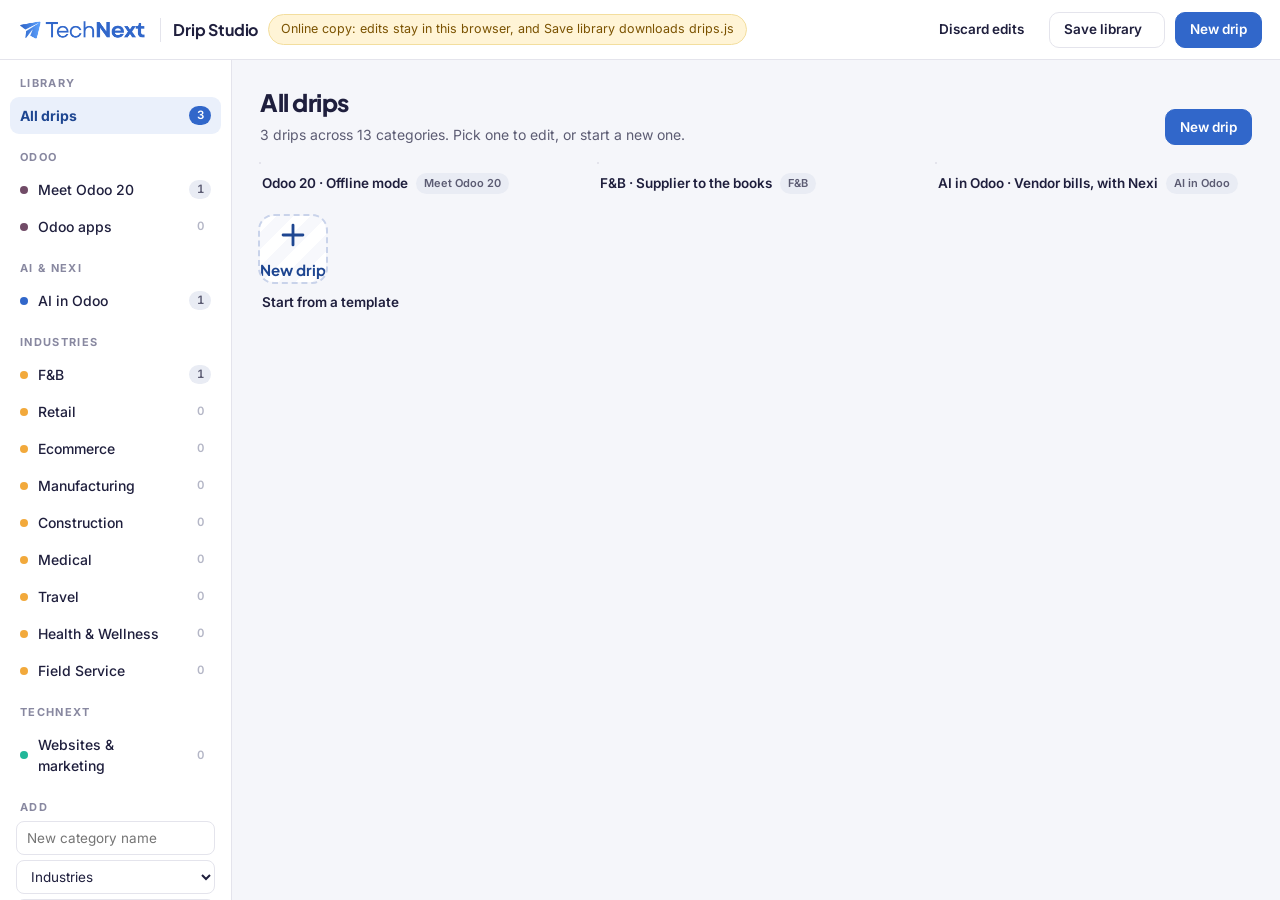
==== index.html @ 3f31365d "TechNext Drip Studio: brand drip builder with the first 3 drips HTML studio for TechNext marketing d" ====
<!doctype html>
<html lang="en">
<head>
<meta charset="utf-8">
<meta name="viewport" content="width=device-width, initial-scale=1, viewport-fit=cover">
<title>TechNext Drip Studio</title>
<meta name="description" content="Build TechNext marketing drip images (Odoo, AI and industry posts) from brand templates, then export them as PNG.">
<meta name="robots" content="noindex">
<link rel="icon" href="assets/brand/logo-plane.png">
<link rel="stylesheet" href="drip.css">
<link rel="stylesheet" href="studio.css">
</head>
<body>
<div class="app">
  <header class="top">
    <div class="brand"><img src="assets/brand/logo-horizontal.png" alt="TechNext"><h1>Drip Studio</h1></div>
    <span class="notice" id="notice" hidden></span>
    <span class="sp"></span>
    <button class="btn ghost" id="reset" type="button" title="Drop the edits kept in this browser">Discard edits</button>
    <button class="btn" id="save" type="button" title="Download drips.js with every drip and category">Save library<span class="cnt"></span></button>
    <button class="btn primary" data-new="1" type="button">New drip</button>
  </header>
  <div class="shell" id="shell">
    <nav class="rail" id="rail" aria-label="Categories"></nav>
    <main class="main" id="main"></main>
    <aside class="insp" id="insp" aria-label="Edit drip" hidden></aside>
  </div>
</div>
<div class="dlg" id="dlg" hidden></div>
<div class="toast" id="toast" role="status" hidden></div>

<script src="content.js"></script>
<script src="drips.js"></script>
<script src="drip-render.js"></script>
<script src="studio.js"></script>
</body>
</html>
---- drip.css ----
/* TechNext Drip Studio — the drip design system.
   Every drip is a 1080 x 1080 (or 1080 x 1350) canvas. All sizes below are canvas pixels.
   Brand: blue #3167CA (typed, never sampled), ink #1F1F3D, Plus Jakarta Sans headings, Inter body,
   Caveat for the handwritten callouts. Odoo app icons are the official flat SVGs, never on a coloured tile. */

@import url("assets/fonts.css");

.drip{
  --blue:#3167CA; --blue-700:#1E4691; --blue-900:#132F66; --blue-300:#6FA0F5; --blue-100:#DDE7F8; --blue-050:#EAF0FB;
  --azure:#2F7BF5; --azure-2:#1F5FD6; --cyan:#5FD0F5;
  --ink:#1F1F3D; --body:#3E3E58; --label:#5C5C73; --muted:#8888A0; --line:#E4E7EF; --paper:#FFFFFF;
  --ok:#137A4A; --ok-050:#E8F5EE; --warn:#FFC83D; --red:#D93A30;
  --odoo:#714B67; --odoo-teal:#21B799;
  --font-display:"Plus Jakarta Sans",Inter,"Segoe UI",sans-serif;
  --font-body:Inter,"Segoe UI",system-ui,sans-serif;
  --font-hand:Caveat,"Segoe Print",cursive;
  --shadow-card:0 2px 6px rgba(31,31,61,.06),0 34px 60px -30px rgba(19,47,102,.45);
  --shadow-float:0 30px 60px -28px rgba(19,47,102,.55),0 8px 18px -10px rgba(19,47,102,.25);
  position:relative; width:1080px; height:1080px; overflow:hidden; isolation:isolate;
  font-family:var(--font-body); color:var(--ink); -webkit-font-smoothing:antialiased; text-rendering:geometricPrecision;
  background:
    linear-gradient(118deg,rgba(255,255,255,0) 26%,rgba(255,255,255,.95) 40%,rgba(255,255,255,0) 55%),
    linear-gradient(118deg,rgba(255,255,255,0) 58%,rgba(255,255,255,.75) 66%,rgba(255,255,255,0) 76%),
    radial-gradient(130% 95% at 50% 0%,#FFFFFF 0%,#F1F3F8 58%,#E7EBF4 100%);
}
.drip.r45{height:1350px}
.drip *,.drip *::before,.drip *::after{box-sizing:border-box}
.drip img{display:block;max-width:none}
.drip.bg-plain{background:#FFFFFF}
.drip.bg-sky{background:radial-gradient(120% 90% at 50% 10%,#FFFFFF 0%,#E9F0FD 55%,#D5E3FA 100%)}
.drip.bg-navy{background:radial-gradient(120% 100% at 50% 0%,#24418F 0%,#162C63 60%,#0E1D44 100%);color:#fff}

/* ---------- decorative ground ---------- */
.d-ground{position:absolute;inset:0;z-index:0;pointer-events:none}
.d-ground svg{position:absolute;left:0;bottom:0;width:1080px;height:auto}
.d-grid{position:absolute;inset:0;z-index:0;pointer-events:none;opacity:.55;
  background-image:linear-gradient(rgba(49,103,202,.07) 1px,transparent 1px),linear-gradient(90deg,rgba(49,103,202,.07) 1px,transparent 1px);
  background-size:54px 54px;-webkit-mask-image:radial-gradient(70% 60% at 50% 55%,#000 30%,transparent 80%);mask-image:radial-gradient(70% 60% at 50% 55%,#000 30%,transparent 80%)}

/* ---------- header ---------- */
.d-logo{position:absolute;left:64px;top:58px;height:50px;z-index:40}
.bg-navy .d-logo{filter:brightness(0) invert(1)}
.d-badge{position:absolute;right:64px;top:46px;z-index:40}
.d-badge.ready img{height:74px}
.d-badge.o20{display:grid;grid-template-columns:auto auto;align-items:end;column-gap:10px;row-gap:0;height:84px;top:36px}
.d-badge.o20 .meet{grid-column:1 / 3;justify-self:end;margin:0 38px -16px 0;font:700 42px/1 var(--font-hand);color:var(--odoo);transform:rotate(-4deg)}
.d-badge.o20 .wm{height:42px}
.d-badge.o20 .v{height:44px;min-width:50px;padding:0 8px;border:3.5px solid #8F8F8F;border-radius:10px;display:grid;place-items:center;
  font:800 30px/1 var(--font-display);color:#8F8F8F;letter-spacing:-.02em;transform:translateY(2px)}

/* ---------- copy ---------- */
.d-copy{position:absolute;left:64px;right:64px;top:148px;z-index:30;text-align:center}
.d-copy.left{text-align:left;right:360px}
.d-kicker{display:inline-block;margin:0 0 14px;padding:8px 18px;background:var(--blue);color:#fff;font:800 38px/1.05 var(--font-display);letter-spacing:-.02em}
.d-head{margin:0;font:800 80px/1.0 var(--font-display);letter-spacing:-.045em;color:var(--ink);text-wrap:balance}
.d-head.s-l{font-size:92px}.d-head.s-m{font-size:72px}.d-head.s-s{font-size:62px;letter-spacing:-.035em}
.bg-navy .d-head{color:#fff}
.d-head em,.d-sub em{font-style:normal;color:var(--blue)}
.bg-navy .d-head em{color:#8CB6FF}
.d-head .odoo{color:var(--odoo)}
.d-head u{text-decoration:none;position:relative;white-space:nowrap}
.d-head u::after{content:"";position:absolute;left:-4%;right:-4%;bottom:-.1em;height:.26em;z-index:-1;
  background:url("data:image/svg+xml,%3Csvg xmlns='http://www.w3.org/2000/svg' viewBox='0 0 400 40' preserveAspectRatio='none'%3E%3Cpath d='M6 26 C 80 12, 190 8, 392 16 L 390 30 C 250 22, 120 26, 10 36 Z' fill='%23FFC83D'/%3E%3C/svg%3E") center/100% 100% no-repeat}
.d-head mark{background:none;color:inherit;position:relative;white-space:nowrap}
.d-head mark::before{content:"";position:absolute;left:-.12em;right:-.12em;top:.14em;bottom:.02em;z-index:-1;background:var(--warn);border-radius:.08em;transform:rotate(-1.6deg)}
.d-head .hl{color:#fff;background:var(--blue);padding:0 .14em;box-decoration-break:clone;-webkit-box-decoration-break:clone}
.d-sub{margin:20px auto 0;max-width:860px;font:500 29px/1.36 var(--font-body);color:var(--body);text-wrap:balance}
.d-copy.left .d-sub{margin-left:0}
.bg-navy .d-sub{color:#D6E2FA}
.d-quote{display:block;height:64px;margin:0 0 6px;color:var(--blue);font:800 150px/.8 var(--font-display)}

.d-cta{position:absolute;left:50%;bottom:44px;z-index:45;transform:translateX(-50%);display:inline-flex;align-items:center;gap:14px;
  padding:14px 18px 14px 30px;border-radius:999px;background:#fff;box-shadow:var(--shadow-float);font:700 26px/1 var(--font-display);color:var(--ink);white-space:nowrap}
.d-cta b{display:inline-flex;align-items:center;gap:8px;padding:12px 20px;border-radius:999px;background:var(--blue);color:#fff;font-weight:700}

/* ---------- layers ---------- */
.L{position:absolute;z-index:10;transform-origin:50% 50%}
.L > .in{position:relative;width:100%}

/* image-like layers */
.L-img img,.L-nexi img,.L-person img{width:100%;height:auto}
.L-person.sticker img{filter:drop-shadow(0 0 0 #fff) drop-shadow(6px 0 0 #fff) drop-shadow(-6px 0 0 #fff) drop-shadow(0 6px 0 #fff) drop-shadow(0 -6px 0 #fff) drop-shadow(0 30px 30px rgba(19,47,102,.35))}
.L-person .fade{position:absolute;left:0;right:0;bottom:0;height:22%;background:linear-gradient(rgba(233,238,248,0),#E6ECF7 85%)}
.L-nexi .glow{position:absolute;left:-18%;right:-18%;top:0;bottom:0;border-radius:50%;
  background:radial-gradient(closest-side,rgba(111,160,245,.55),rgba(111,160,245,.18) 55%,rgba(111,160,245,0) 100%);z-index:-1}
.placeholder{display:grid;place-items:center;aspect-ratio:3/4;border:4px dashed rgba(49,103,202,.45);border-radius:28px;background:rgba(234,240,251,.7);
  color:var(--blue-700);font:700 30px/1.25 var(--font-display);text-align:center;padding:30px}

/* screenshot in frames */
.shot{border-radius:18px;overflow:hidden;box-shadow:var(--shadow-card);background:#fff}
.shot img{width:100%;height:auto}
.frame-browser{border-radius:18px;overflow:hidden;background:#fff;box-shadow:var(--shadow-card);border:1px solid #DCE2EE}
.frame-browser .bar{height:38px;display:flex;align-items:center;gap:8px;padding:0 16px;background:#F2F4F9;border-bottom:1px solid #E1E6F0}
.frame-browser .bar i{width:12px;height:12px;border-radius:50%;background:#D4D9E4}
.frame-browser .bar span{margin-left:14px;flex:1;height:22px;border-radius:11px;background:#fff;border:1px solid #E1E6F0;font:500 13px/20px var(--font-body);color:var(--muted);padding:0 12px}
.frame-laptop .lid{border-radius:26px 26px 0 0;background:#0F1320;padding:18px 18px 22px;box-shadow:var(--shadow-card)}
.frame-laptop .lid img{border-radius:6px;width:100%}
.frame-laptop .base{height:26px;margin:0 -7%;border-radius:0 0 30px 30px;background:linear-gradient(#D9DDE6,#AEB5C4);box-shadow:0 30px 40px -20px rgba(19,47,102,.5)}
.frame-tablet{border-radius:44px;background:#11141D;padding:22px;box-shadow:var(--shadow-card)}
.frame-tablet img{border-radius:24px;width:100%}

/* phone */
.phone{position:relative;width:100%;aspect-ratio:9/18.6;border-radius:64px;padding:14px;background:linear-gradient(145deg,#2A2F3D,#0C0E14 60%);
  box-shadow:inset 0 0 0 2px #3A4052,0 50px 80px -34px rgba(19,47,102,.7),0 14px 28px -12px rgba(19,47,102,.35)}
.phone::before{content:"";position:absolute;left:50%;top:26px;width:112px;height:32px;margin-left:-56px;border-radius:20px;background:#07080C;z-index:5}
.phone .scr{position:relative;height:100%;border-radius:52px;overflow:hidden;background:#F6F7FB;display:flex;flex-direction:column}
.phone .scr > img{width:100%;height:100%;object-fit:cover;object-position:top}
.ph-status{display:flex;align-items:center;justify-content:space-between;padding:24px 30px 12px 40px;font:700 19px/1 var(--font-body);color:var(--ink)}
.ph-status .sig{display:flex;align-items:center;gap:8px}
.ph-status .bars{display:flex;align-items:flex-end;gap:3px;height:16px}
.ph-status .bars i{width:5px;border-radius:2px;background:#C9CEDA}
.ph-status .bars i:nth-child(1){height:5px}.ph-status .bars i:nth-child(2){height:8px}.ph-status .bars i:nth-child(3){height:12px}.ph-status .bars i:nth-child(4){height:16px}
.ph-status .x{color:var(--red);font-weight:800}
.ph-top{display:flex;align-items:center;gap:12px;padding:14px 22px 14px;background:#fff;border-bottom:1px solid var(--line)}
.ph-top .oi{width:36px;height:36px}
.ph-top b{font:700 19px/1.1 var(--font-display);color:var(--ink)}
.ph-top small{display:block;font:500 14px/1.2 var(--font-body);color:var(--muted)}
.ph-offline{display:flex;align-items:center;gap:10px;margin:14px 16px 4px;padding:10px 14px;border-radius:14px;background:#FFF4D6;color:#7A5200;font:600 15px/1.25 var(--font-body)}
.ph-offline svg{width:22px;height:22px;flex:none}
.ph-body{padding:10px 16px;display:flex;flex-direction:column;gap:10px}
.ph-field{background:#fff;border:1px solid var(--line);border-radius:14px;padding:10px 14px}
.ph-field small{display:block;font:600 12px/1.2 var(--font-body);color:var(--muted);text-transform:uppercase;letter-spacing:.06em}
.ph-field span{display:block;margin-top:3px;font:600 17px/1.25 var(--font-body);color:var(--ink)}
.ph-line{display:flex;align-items:center;gap:10px;background:#fff;border:1px solid var(--line);border-radius:14px;padding:10px 12px;font:600 15.5px/1.2 var(--font-body);color:var(--ink)}
.ph-line .q{margin-left:auto;white-space:nowrap;font:700 15px/1 var(--font-body);color:var(--label);font-variant-numeric:tabular-nums}
.ph-line .ck{width:24px;height:24px;border-radius:50%;display:grid;place-items:center;background:var(--ok);color:#fff;flex:none}
.ph-line .ck.todo{background:#fff;border:2px solid #C9CEDA}
.ph-line .ck svg{width:14px;height:14px}
.ph-btn{margin:6px 16px 14px;padding:15px;border-radius:14px;background:var(--odoo);color:#fff;text-align:center;font:700 18px/1 var(--font-display)}
.ph-toast{margin:0 16px 22px;display:flex;align-items:center;gap:10px;padding:12px 14px;border-radius:14px;background:#1F1F3D;color:#fff;font:600 14.5px/1.3 var(--font-body)}
.ph-toast svg{width:22px;height:22px;flex:none;color:#8CB6FF}

/* Odoo record card */
.rec{background:#fff;border-radius:24px;box-shadow:var(--shadow-card);border:1px solid #E3E7F0;overflow:hidden}
.rec-top{display:flex;align-items:center;gap:14px;padding:20px 24px;border-bottom:1px solid var(--line);background:#FBFCFE}
.rec-top .oi{width:44px;height:44px}
.rec-top b{font:700 22px/1.15 var(--font-display);color:var(--ink)}
.rec-top small{display:block;font:500 16px/1.2 var(--font-body);color:var(--muted)}
.rec-top .st{margin-left:auto;padding:7px 14px;border-radius:999px;background:var(--blue-050);color:var(--blue-700);font:700 15px/1 var(--font-body)}
.rec-top .st.ok{background:var(--ok-050);color:var(--ok)}
.rec-rows{padding:10px 24px 6px}
.rec-row{display:flex;align-items:center;gap:12px;padding:11px 0;border-bottom:1px dashed #E3E7F0;font:500 19px/1.2 var(--font-body)}
.rec-row:last-child{border-bottom:0}
.rec-row .k{width:150px;flex:none;color:var(--muted);font-weight:600;font-size:16px;text-transform:uppercase;letter-spacing:.05em}
.rec-row .v{color:var(--ink);font-weight:600;font-variant-numeric:tabular-nums}
.rec-row.ai .v{background:linear-gradient(90deg,rgba(111,160,245,.22),rgba(111,160,245,.06));border-radius:8px;padding:4px 10px;margin:-4px 0}
.rec-row .flag{margin-left:auto;display:inline-flex;align-items:center;gap:6px;color:var(--ok);font:700 15px/1 var(--font-body)}
.rec-row .flag svg,.rec-row .spark svg{width:20px;height:20px}
.rec-row .spark{margin-left:auto;color:var(--blue)}
.rec-foot{display:flex;align-items:center;gap:12px;padding:16px 24px 20px}
.rec-foot .ai{display:inline-flex;align-items:center;gap:8px;font:600 16px/1.2 var(--font-body);color:var(--blue-700)}
.rec-foot .ai svg{width:20px;height:20px}
.rec-foot .btn{margin-left:auto;padding:12px 22px;border-radius:10px;background:var(--odoo);color:#fff;font:700 18px/1 var(--font-display);box-shadow:0 10px 20px -10px rgba(113,75,103,.8)}

/* workflow */
.flow{position:relative;width:100%}
.flow svg.wires{position:absolute;inset:0;overflow:visible;z-index:0}
.fnode{position:absolute;z-index:1;display:flex;flex-direction:column;align-items:center;text-align:center;gap:8px;
  padding:22px 16px 18px;background:#fff;border-radius:24px;border:1px solid #E3E7F0;box-shadow:var(--shadow-card)}
.fnode .n{position:absolute;left:-12px;top:-12px;width:42px;height:42px;border-radius:50%;display:grid;place-items:center;
  background:var(--blue);color:#fff;font:800 20px/1 var(--font-display);box-shadow:0 8px 16px -6px rgba(49,103,202,.7)}
.fnode .oi{width:64px;height:64px}
.fnode .t{font:800 30px/1 var(--font-display);letter-spacing:-.03em;color:var(--ink)}
.fnode .h{font:500 18px/1.25 var(--font-body);color:var(--label)}
.fnode .app{font:700 13px/1 var(--font-body);letter-spacing:.08em;text-transform:uppercase;color:var(--odoo)}
.fnode.hot{border:3px solid var(--blue);box-shadow:0 0 0 10px rgba(49,103,202,.12),var(--shadow-card)}

/* app cloud */
.apps{display:grid;gap:22px 18px;justify-items:center}
.apps .a{display:flex;flex-direction:column;align-items:center;gap:8px;font:600 17px/1.1 var(--font-body);color:var(--ink);text-align:center}
.apps .a .oi{width:76px;height:76px;filter:drop-shadow(0 10px 12px rgba(19,47,102,.18))}

/* handwritten + pills */
.pill{display:inline-flex;align-items:center;gap:12px;padding:14px 32px;border-radius:999px;white-space:nowrap;
  background:linear-gradient(180deg,#3F86F7,#1F5FD6);color:#fff;font:700 44px/1 var(--font-hand);letter-spacing:.01em;
  box-shadow:0 18px 30px -14px rgba(31,95,214,.75),inset 0 2px 0 rgba(255,255,255,.28)}
.pill.white{background:#fff;color:var(--blue-700);box-shadow:var(--shadow-float)}
.pill.ok{background:linear-gradient(180deg,#22A06B,#137A4A)}
.pill.sans{font:700 24px/1 var(--font-display);padding:14px 24px;letter-spacing:-.01em}
.pill svg{width:30px;height:30px;flex:none}
.pill.sans svg{width:24px;height:24px}
.note{display:inline-block;font:700 44px/1.05 var(--font-hand);color:var(--blue);white-space:nowrap}
.note.red{color:var(--red)}
.note.strike span{position:relative}
.note.strike span::after{content:"";position:absolute;left:-4%;right:-4%;top:52%;height:5px;border-radius:3px;background:var(--red);transform:rotate(-3deg)}
.note .small{display:block;font-size:.72em;opacity:.9}
.chip{display:inline-flex;align-items:center;gap:12px;padding:14px 20px;border-radius:18px;background:#fff;border:1px solid #E3E7F0;box-shadow:var(--shadow-float);
  font:600 22px/1.2 var(--font-body);color:var(--ink);white-space:nowrap}
.chip .ico{width:40px;height:40px;border-radius:12px;display:grid;place-items:center;background:var(--blue-050);color:var(--blue)}
.chip .ico.ok{background:var(--ok-050);color:var(--ok)}
.chip .ico svg{width:24px;height:24px}
.chip small{display:block;font:500 16px/1.2 var(--font-body);color:var(--muted)}
.bubble{position:relative;display:inline-block;padding:18px 26px;border-radius:28px;background:#fff;box-shadow:var(--shadow-float);font:700 30px/1.2 var(--font-display);color:var(--ink);letter-spacing:-.02em}
.bubble::after{content:"";position:absolute;left:44px;bottom:-16px;border:16px solid transparent;border-top-color:#fff;border-bottom:0}

/* effects */
.fx svg{width:100%;height:auto;overflow:visible}
.fx-burst .in{aspect-ratio:1;border-radius:50%;
  background:repeating-conic-gradient(from 0deg,rgba(49,103,202,.16) 0 7deg,rgba(49,103,202,0) 7deg 18deg);
  -webkit-mask-image:radial-gradient(closest-side,#000 35%,transparent 100%);mask-image:radial-gradient(closest-side,#000 35%,transparent 100%)}
.fx-burst.yellow .in{background:repeating-conic-gradient(from 0deg,rgba(255,200,61,.45) 0 7deg,rgba(255,200,61,0) 7deg 18deg)}
.fx-glow .in{aspect-ratio:1;border-radius:50%;background:radial-gradient(closest-side,rgba(111,160,245,.6),rgba(111,160,245,0))}
.fx-halftone .in{aspect-ratio:1;border-radius:50%;background-image:radial-gradient(rgba(31,31,61,.85) 30%,transparent 32%);background-size:14px 14px;
  -webkit-mask-image:radial-gradient(closest-side,#000 20%,transparent 100%);mask-image:radial-gradient(closest-side,#000 20%,transparent 100%)}
.fx-sphere .in{aspect-ratio:1;border-radius:50%;background:radial-gradient(circle at 34% 30%,#DFF7FF 0%,#7FD8F6 26%,#2FA7E6 62%,#1E6FC8 100%);box-shadow:0 20px 30px -14px rgba(19,47,102,.5)}
.fx-scan .in{height:110px;background:linear-gradient(180deg,rgba(111,160,245,0),rgba(111,160,245,.35) 70%,rgba(160,200,255,.95) 97%,rgba(255,255,255,1) 100%);
  border-bottom:3px solid #fff;box-shadow:0 8px 26px rgba(79,134,238,.9);border-radius:6px}
---- studio.css ----
/* TechNext Drip Studio — the app around the canvas. Light only, in the technext.asia system. */
:root{
  --blue:#3167CA; --blue-700:#1E4691; --blue-300:#6FA0F5; --blue-100:#DDE7F8; --blue-050:#EAF0FB;
  --ink:#1F1F3D; --body:#4C4C63; --label:#5C5C73; --muted:#8888A0; --line:#E4E4EC; --paper:#FFFFFF; --alt:#F5F6FA; --well:#E9ECF4;
  --odoo:#714B67; --ok:#137A4A; --ok-050:#E8F5EE; --red:#B3271E; --red-050:#FCEDEC;
  --font-display:"Plus Jakarta Sans",Inter,"Segoe UI",sans-serif;
  --font-body:Inter,"Segoe UI",system-ui,sans-serif;
  --shadow:0 1px 2px rgba(31,31,61,.06),0 10px 28px -18px rgba(31,31,61,.35);
  --r:12px; --ease:cubic-bezier(.2,.8,.2,1);
  color-scheme:light;
}
*,*::before,*::after{box-sizing:border-box}
html,body{height:100%}
body{margin:0;background:var(--alt);color:var(--body);font:400 14px/1.5 var(--font-body);-webkit-font-smoothing:antialiased;overflow:hidden}
button,input,select,textarea{font:inherit;color:inherit}
:focus-visible{outline:2px solid var(--blue);outline-offset:2px}
[hidden]{display:none!important}
h1,h2,h3{font-family:var(--font-display);color:var(--ink);margin:0;letter-spacing:-.01em}

.app{display:grid;grid-template-rows:60px 1fr;height:100%}
.top{display:flex;align-items:center;gap:10px;padding:0 18px;min-width:0;background:var(--paper);border-bottom:1px solid var(--line);z-index:5}
.top .brand{display:flex;align-items:center;gap:12px}
.top .brand img{height:26px}
.top .brand h1{font-size:16px;font-weight:700;padding-left:12px;border-left:1px solid var(--line)}
.top .sp{flex:1}
.notice{font-size:12.5px;color:#7A5200;background:#FFF4D6;border:1px solid #F3DE9E;border-radius:999px;padding:5px 12px;max-width:520px;white-space:nowrap;overflow:hidden;text-overflow:ellipsis}

.btn{display:inline-flex;align-items:center;gap:8px;height:36px;padding:0 14px;border-radius:10px;border:1px solid var(--line);background:var(--paper);
  color:var(--ink);font-weight:600;font-size:13.5px;cursor:pointer;white-space:nowrap;transition:background .15s,border-color .15s,transform .1s}
.btn:hover{background:var(--alt);border-color:#D5D8E4}
.btn:active{transform:scale(.97)}
.btn.primary{background:var(--blue);border-color:var(--blue);color:#fff}
.btn.primary:hover{background:var(--blue-700);border-color:var(--blue-700)}
.btn.ghost{border-color:transparent;background:transparent}
.btn.ghost:hover{background:var(--well)}
.btn.danger{color:var(--red)}
.btn.danger:hover{background:var(--red-050);border-color:#F2C9C5}
.btn svg{width:16px;height:16px}
.btn.sm{height:30px;padding:0 10px;font-size:12.5px;border-radius:8px}
.btn.icon{width:30px;padding:0;justify-content:center}

.shell{display:grid;grid-template-columns:232px 1fr;min-height:0}
.shell.editing{grid-template-columns:232px 1fr 360px}

/* category rail */
.rail{background:var(--paper);border-right:1px solid var(--line);overflow:auto;padding:14px 10px 24px}
.rail h2{font:700 11px/1 var(--font-body);letter-spacing:.12em;text-transform:uppercase;color:var(--muted);margin:18px 10px 8px}
.rail h2:first-child{margin-top:4px}
.cat{display:flex;align-items:center;gap:10px;width:100%;padding:8px 10px;border:0;border-radius:9px;background:none;text-align:left;cursor:pointer;color:var(--ink);font-weight:500}
.cat:hover{background:var(--alt)}
.cat.on{background:var(--blue-050);color:var(--blue-700);font-weight:700}
.cat .n{margin-left:auto;min-width:22px;padding:2px 7px;border-radius:999px;background:var(--well);color:var(--label);font:600 11.5px/1.3 var(--font-body);text-align:center;font-variant-numeric:tabular-nums}
.cat.on .n{background:var(--blue);color:#fff}
.cat .n.zero{background:none;color:#B4B6C6}
.cat .dot{width:8px;height:8px;border-radius:50%;background:var(--blue-300);flex:none}
.cat[data-group="Odoo"] .dot{background:var(--odoo)}
.cat[data-group="AI & Nexi"] .dot{background:var(--blue)}
.cat[data-group="TechNext"] .dot{background:#21B799}
.cat[data-group="Industries"] .dot{background:#F2A93B}

/* gallery */
.main{min-width:0;min-height:0;overflow:auto;position:relative}
.gallery{padding:24px 28px 40px}
.gal-head{display:flex;align-items:flex-end;gap:16px;flex-wrap:wrap;margin-bottom:18px}
.gal-head h2{font-size:24px;font-weight:800;letter-spacing:-.02em}
.gal-head p{margin:4px 0 0;color:var(--label);max-width:70ch}
.gal-head .sp{flex:1}
.grid{display:grid;grid-template-columns:repeat(auto-fill,minmax(250px,1fr));gap:22px}
.card{display:flex;flex-direction:column;gap:10px;padding:0;border:0;background:none;text-align:left;cursor:pointer}
.thumb{position:relative;aspect-ratio:1;border-radius:14px;overflow:hidden;background:var(--paper);box-shadow:var(--shadow);outline:1px solid var(--line);transition:transform .2s var(--ease),box-shadow .2s}
.thumb.r45{aspect-ratio:4/5}
.card:hover .thumb{transform:translateY(-2px);box-shadow:0 2px 6px rgba(31,31,61,.06),0 22px 40px -22px rgba(31,31,61,.45)}
.thumb .drip{position:absolute;left:0;top:0;transform-origin:0 0;pointer-events:none}
.card .meta{display:flex;align-items:center;gap:8px;padding:0 2px}
.card .meta b{color:var(--ink);font-weight:600;font-size:13.5px;overflow:hidden;text-overflow:ellipsis;white-space:nowrap}
.tag{flex:none;padding:2px 8px;border-radius:999px;background:var(--well);color:var(--label);font:600 11px/1.5 var(--font-body)}
.card.new .thumb{display:grid;place-items:center;background:repeating-linear-gradient(135deg,#fff 0 12px,#F7F8FC 12px 24px);outline:2px dashed #C9D3EA;box-shadow:none;color:var(--blue-700)}
.card.new .thumb span{display:grid;justify-items:center;gap:8px;font:700 15px/1.3 var(--font-display)}
.card.new .thumb svg{width:34px;height:34px}
.empty{padding:26px;border-radius:14px;background:var(--paper);border:1px dashed #C9D3EA;color:var(--label);max-width:640px}

/* editor */
.editor{display:grid;grid-template-rows:auto 1fr;height:100%;min-height:0}
.ed-bar{display:flex;align-items:center;gap:8px;flex-wrap:wrap;padding:10px 16px;background:var(--paper);border-bottom:1px solid var(--line)}
.ed-bar .title{flex:1 1 120px;min-width:0;font:700 15px/1.2 var(--font-display);color:var(--ink);overflow:hidden;text-overflow:ellipsis;white-space:nowrap}
.ed-bar .sp{display:none}
.seg{display:inline-flex;padding:3px;border-radius:10px;background:var(--well);gap:2px}
.seg button{height:28px;padding:0 10px;border:0;border-radius:8px;background:none;font-weight:600;font-size:12.5px;color:var(--label);cursor:pointer}
.seg button.on{background:var(--paper);color:var(--ink);box-shadow:0 1px 2px rgba(31,31,61,.12)}
.canvas-wrap{position:relative;display:grid;place-items:center;padding:24px 28px 46px;min-height:0;overflow:hidden;
  background:radial-gradient(circle at 1px 1px,#D9DDE8 1px,transparent 1.2px) 0 0/18px 18px,var(--alt)}
.canvas-box{position:relative;box-shadow:0 2px 6px rgba(31,31,61,.08),0 40px 80px -40px rgba(31,31,61,.5);border-radius:6px;overflow:hidden;background:#fff}
.canvas-box .drip{position:absolute;left:0;top:0;transform-origin:0 0}
.canvas-box .L{cursor:grab}
.canvas-box .L:hover{outline:2px dashed rgba(49,103,202,.45);outline-offset:4px}
.canvas-box .L.sel{outline:3px solid #3167CA;outline-offset:4px}
.canvas-box.dragging .L{cursor:grabbing}
.canvas-box.drop{box-shadow:0 0 0 6px rgba(49,103,202,.4),0 40px 80px -40px rgba(31,31,61,.5)}
.hint{position:absolute;left:50%;bottom:10px;transform:translateX(-50%);font-size:12px;color:var(--muted);background:rgba(255,255,255,.9);padding:4px 12px;border-radius:999px;white-space:nowrap}

/* inspector */
.insp{background:var(--paper);border-left:1px solid var(--line);overflow:auto;min-height:0}
.sec{padding:16px 16px 18px;border-bottom:1px solid var(--line)}
.sec h3{display:flex;align-items:center;gap:8px;font-size:13px;font-weight:700;margin-bottom:12px}
.sec h3 small{margin-left:auto;font:500 11.5px var(--font-body);color:var(--muted)}
.f{display:grid;gap:5px;margin-bottom:10px;align-content:start}
.f input,.f select,.f textarea{margin:0;box-sizing:border-box}
.f:last-child{margin-bottom:0}
.f > span{font:600 11.5px/1.2 var(--font-body);color:var(--label);letter-spacing:.02em}
.f input[type=text],.f input[type=number],.f select,.f textarea{width:100%;height:34px;padding:0 10px;border:1px solid var(--line);border-radius:8px;background:var(--paper);color:var(--ink);font-size:13.5px}
.f textarea{height:auto;min-height:84px;padding:8px 10px;line-height:1.4;resize:vertical}
.f textarea.code{font:12px/1.45 ui-monospace,Consolas,monospace;min-height:120px}
.f input:focus,.f select:focus,.f textarea:focus{outline:none;border-color:var(--blue);box-shadow:0 0 0 3px rgba(49,103,202,.15)}
.row{display:grid;grid-template-columns:1fr 1fr;gap:8px}
.row3{display:grid;grid-template-columns:1fr 1fr 1fr;gap:8px}
.chk{display:flex;align-items:center;gap:8px;font-weight:500;color:var(--ink);cursor:pointer}
.chk input{width:16px;height:16px;accent-color:var(--blue)}
.help{font-size:12px;color:var(--muted);line-height:1.45;margin:6px 0 0}
.help code{font:11.5px ui-monospace,Consolas,monospace;background:var(--well);padding:1px 5px;border-radius:4px;color:var(--ink)}

.layers{display:grid;gap:4px}
.lrow{display:flex;align-items:center;gap:6px;padding:5px 6px 5px 8px;border-radius:8px;border:1px solid transparent;cursor:pointer}
.lrow:hover{background:var(--alt)}
.lrow.on{background:var(--blue-050);border-color:#C9D8F5}
.lrow .ty{flex:none;width:66px;font:700 11px/1.4 var(--font-body);letter-spacing:.04em;text-transform:uppercase;color:var(--blue-700)}
.lrow .tx{flex:1;min-width:0;overflow:hidden;text-overflow:ellipsis;white-space:nowrap;color:var(--ink);font-size:13px}
.lrow.off .tx,.lrow.off .ty{opacity:.4}
.lrow .btn.icon{height:26px;width:26px}
.add{display:flex;gap:8px;margin-top:10px}
.add select{flex:1}

.confirm{display:flex;align-items:center;gap:8px;flex-wrap:wrap;padding:10px 12px;margin-top:10px;border-radius:10px;background:var(--red-050);color:var(--red);font-weight:600}

/* dialog */
.dlg{position:fixed;inset:0;z-index:50;display:grid;place-items:center;background:rgba(31,31,61,.35);padding:16px}
.dlg-card{width:min(560px,100%);max-height:calc(100% - 32px);overflow:auto;background:var(--paper);border-radius:16px;box-shadow:0 40px 80px -30px rgba(31,31,61,.6);padding:22px}
.dlg-card h2{font-size:19px;font-weight:800;margin-bottom:4px}
.dlg-card > p{margin:0 0 16px;color:var(--label)}
.tpls{display:grid;grid-template-columns:1fr 1fr;gap:10px;margin-bottom:16px}
.tpl{display:grid;gap:4px;padding:12px 14px;border:1px solid var(--line);border-radius:12px;background:var(--paper);text-align:left;cursor:pointer}
.tpl:hover{border-color:#C9D8F5;background:var(--blue-050)}
.tpl.on{border-color:var(--blue);box-shadow:0 0 0 3px rgba(49,103,202,.15)}
.tpl b{color:var(--ink);font-weight:700}
.tpl span{font-size:12.5px;color:var(--label);line-height:1.35}
.dlg-foot{display:flex;justify-content:flex-end;gap:8px;margin-top:16px}

.toast{position:fixed;left:50%;bottom:22px;transform:translateX(-50%);z-index:60;padding:10px 16px;border-radius:999px;background:var(--ink);color:#fff;font-weight:600;box-shadow:0 20px 40px -20px rgba(31,31,61,.7)}

.export-host{position:fixed;left:-20000px;top:0;pointer-events:none}

@media (max-width:1100px){
  .shell.editing{grid-template-columns:1fr 340px}
  .shell.editing .rail{display:none}
}
@media (max-width:760px){
  body{overflow:auto}
  .app{height:auto;min-height:100%}
  .shell,.shell.editing{grid-template-columns:1fr}
  .rail{display:flex;align-items:center;gap:6px;overflow-x:auto;padding:10px 16px;border-right:0;border-bottom:1px solid var(--line)}
  .rail form{display:none}
  .top{padding:0 16px}
  .top .btn{height:32px;padding:0 10px;font-size:12.5px}
  #reset{display:none}
  .rail h2{display:none}
  .cat{width:auto;flex:none;white-space:nowrap}
  .shell.editing .rail{display:none}
  .gallery{padding:18px 16px 32px}
  .canvas-wrap{min-height:70vw;padding:16px}
  .insp{border-left:0;border-top:1px solid var(--line)}
  .notice{display:none}
  .top .brand h1{display:none}
}
@media (prefers-reduced-motion:reduce){*{transition:none!important}}
@media (max-width:760px){.hint{display:none}}
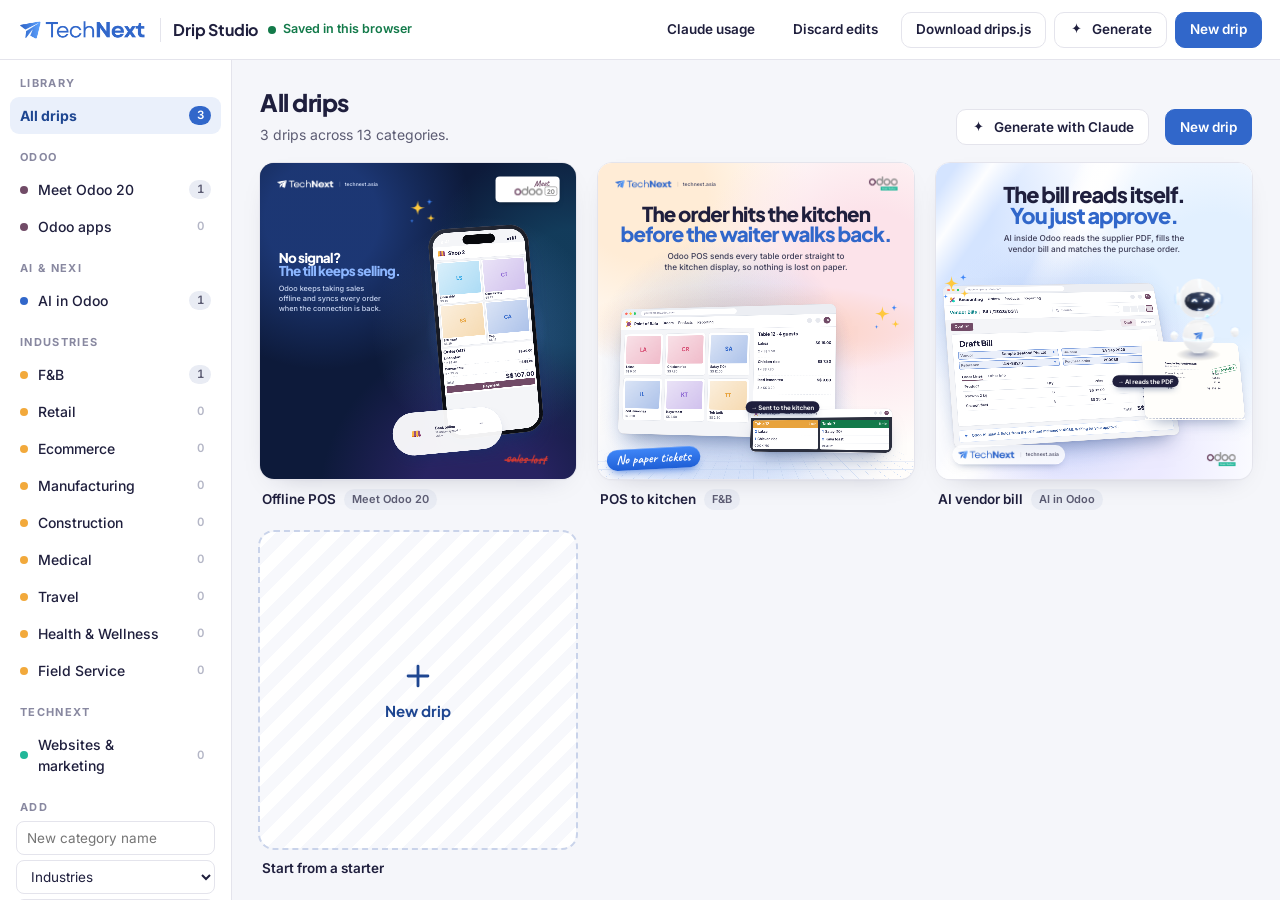
==== commit b28454ab: "Drip Studio v3: Claude designs each post, Odoo screens, dynamic looks - Claude now designs every pos" ====
--- a/index.html
+++ b/index.html
@@ -4,7 +4,7 @@
 <meta charset="utf-8">
 <meta name="viewport" content="width=device-width, initial-scale=1, viewport-fit=cover">
 <title>TechNext Drip Studio</title>
-<meta name="description" content="Build TechNext marketing drip images (Odoo, AI and industry posts) from brand templates, then export them as PNG.">
+<meta name="description" content="Build TechNext marketing drip images (Odoo, AI and industry posts) from brand layouts, write them with Claude, and export PNGs.">
 <meta name="robots" content="noindex">
 <link rel="icon" href="assets/brand/logo-plane.png">
 <link rel="stylesheet" href="drip.css">
@@ -14,14 +14,10 @@
 <div class="app">
   <header class="top">
     <div class="brand"><img src="assets/brand/logo-horizontal.png" alt="TechNext"><h1>Drip Studio</h1></div>
-    <span class="notice" id="notice" hidden></span>
-    <span class="sp"></span>
-    <button class="btn ghost" id="reset" type="button" title="Drop the edits kept in this browser">Discard edits</button>
-    <button class="btn" id="save" type="button" title="Download drips.js with every drip and category">Save library<span class="cnt"></span></button>
-    <button class="btn primary" data-new="1" type="button">New drip</button>
+    <div class="topacts" id="topacts"></div>
   </header>
   <div class="shell" id="shell">
-    <nav class="rail" id="rail" aria-label="Categories"></nav>
+    <nav class="rail" id="rail" aria-label="Categories and elements"></nav>
     <main class="main" id="main"></main>
     <aside class="insp" id="insp" aria-label="Edit drip" hidden></aside>
   </div>
@@ -32,6 +28,11 @@
 <script src="content.js"></script>
 <script src="drips.js"></script>
 <script src="drip-render.js"></script>
+<script src="odoo-ui.js"></script>
+<script src="compose.js"></script>
+<script src="starters.js"></script>
+<script src="ai.js"></script>
+<script src="store.js"></script>
 <script src="studio.js"></script>
 </body>
 </html>
--- a/drip.css
+++ b/drip.css
@@ -205,3 +205,472 @@
 .fx-sphere .in{aspect-ratio:1;border-radius:50%;background:radial-gradient(circle at 34% 30%,#DFF7FF 0%,#7FD8F6 26%,#2FA7E6 62%,#1E6FC8 100%);box-shadow:0 20px 30px -14px rgba(19,47,102,.5)}
 .fx-scan .in{height:110px;background:linear-gradient(180deg,rgba(111,160,245,0),rgba(111,160,245,.35) 70%,rgba(160,200,255,.95) 97%,rgba(255,255,255,1) 100%);
   border-bottom:3px solid #fff;box-shadow:0 8px 26px rgba(79,134,238,.9);border-radius:6px}
+
+/* ---------- phone: info banner ---------- */
+.ph-offline.info{background:var(--blue-050);color:var(--blue-700)}
+
+/* ---------- website design elements ---------- */
+.web{--acc:#3167CA;border-radius:20px;overflow:hidden;background:#fff;border:1px solid #DCE2EE;box-shadow:var(--shadow-card);font-family:var(--font-body)}
+.web-bar{height:40px;display:flex;align-items:center;gap:8px;padding:0 16px;background:#F2F4F9;border-bottom:1px solid #E1E6F0}
+.web-bar i{width:12px;height:12px;border-radius:50%;background:#D4D9E4}
+.web-bar span{margin-left:12px;flex:1;height:24px;border-radius:12px;background:#fff;border:1px solid #E1E6F0;font:500 13px/22px var(--font-body);color:var(--muted);padding:0 12px;white-space:nowrap;overflow:hidden}
+.web-nav{display:flex;align-items:center;gap:22px;padding:18px 28px;border-bottom:1px solid #EEF1F6;font:600 15px/1 var(--font-body);color:var(--label)}
+.web-nav b{display:flex;align-items:center;gap:9px;margin-right:auto;font:800 19px/1 var(--font-display);color:var(--ink);letter-spacing:-.02em}
+.web-nav .dot{width:22px;height:22px;border-radius:7px;background:var(--acc)}
+.web-nav em{font-style:normal;padding:10px 16px;border-radius:9px;background:var(--acc);color:#fff}
+.web-hero{display:grid;grid-template-columns:1.1fr .9fr;gap:24px;padding:30px 28px 22px;align-items:center}
+.web-copy h4{margin:0;font:800 38px/1.04 var(--font-display);letter-spacing:-.035em;color:var(--ink);text-wrap:balance}
+.web-copy h4 em{font-style:normal;color:var(--acc)}
+.web-copy p{margin:12px 0 0;font:500 16px/1.45 var(--font-body);color:var(--body)}
+.web-btns{display:flex;gap:10px;margin-top:18px}
+.web-btns span{padding:12px 18px;border-radius:10px;font:700 15px/1 var(--font-display)}
+.web-btns .b1{background:var(--acc);color:#fff}
+.web-btns .b2{border:1.5px solid #D5DBE8;color:var(--ink)}
+.web-img{position:relative;aspect-ratio:1/.86;border-radius:16px;overflow:hidden;background:linear-gradient(135deg,var(--blue-050),#D3E1FA)}
+.web-img img{width:100%;height:100%;object-fit:cover}
+.web-img .s1{position:absolute;left:12%;top:14%;width:48%;height:48%;border-radius:50%;background:var(--acc);opacity:.85}
+.web-img .s2{position:absolute;right:10%;bottom:12%;width:44%;height:36%;border-radius:18px;background:#fff;box-shadow:0 18px 30px -18px rgba(19,47,102,.5)}
+.web-img .s3{position:absolute;left:18%;bottom:16%;width:26%;height:10%;border-radius:8px;background:#FFC83D}
+.web-cards{display:grid;grid-template-columns:repeat(3,1fr);gap:14px;padding:0 28px 28px}
+.web-cards span{display:grid;gap:8px;padding:16px;border-radius:14px;background:#F6F8FC;border:1px solid #EAEEF5}
+.web-cards i{width:30px;height:30px;border-radius:9px;background:var(--blue-100)}
+.web-cards b{height:10px;border-radius:5px;background:#D5DBE8;width:80%}
+.web-cards b.s{width:55%;background:#E4E8F0}
+
+.devs{position:relative;padding-bottom:8%}
+.devs .lap .lid{border-radius:24px 24px 0 0;background:#0F1320;padding:16px 16px 20px;box-shadow:var(--shadow-card)}
+.devs .lap .lid img{display:block;width:100%;aspect-ratio:16/10;object-fit:cover;object-position:top;border-radius:6px}
+.devs .lap .base{height:24px;margin:0 -7%;border-radius:0 0 30px 30px;background:linear-gradient(#DADEE7,#AEB5C4);box-shadow:0 30px 40px -20px rgba(19,47,102,.5)}
+.devs .phone.mini{position:absolute;right:-6%;bottom:0;width:27%;border-radius:34px;padding:8px}
+.devs .phone.mini::before{top:14px;width:30%;height:14px;margin-left:-15%;border-radius:10px}
+.devs .phone.mini .scr{border-radius:27px}
+.devs-tag{position:absolute;left:4%;top:-3.2%;padding:10px 18px;border-radius:999px;background:#fff;box-shadow:var(--shadow-float);font:700 20px/1 var(--font-display);color:var(--blue-700);white-space:nowrap}
+
+.L-cursor svg{display:block;width:100%;height:auto;filter:drop-shadow(0 10px 14px rgba(19,47,102,.35))}
+.code{border-radius:18px;overflow:hidden;background:#171B2E;box-shadow:var(--shadow-card)}
+.code-bar{height:40px;display:flex;align-items:center;gap:8px;padding:0 16px;background:#0F1322}
+.code-bar i{width:12px;height:12px;border-radius:50%;background:#3B4158}
+.code-bar i:nth-child(1){background:#FF6B5F}.code-bar i:nth-child(2){background:#FFC83D}.code-bar i:nth-child(3){background:#2ACB6B}
+.code-bar span{margin-left:10px;font:600 14px/1 var(--font-body);color:#8C93AE}
+.code-body{padding:18px 20px 22px;font:500 21px/1.55 ui-monospace,"Cascadia Code",Consolas,monospace;color:#D7DCEE}
+.code .cl{display:flex;gap:18px;white-space:pre}
+.code .ln{width:22px;text-align:right;color:#4E5673;flex:none}
+.code .tg{color:#7FB0FF}.code .at{color:#5FD0C0}.code .st{color:#FFC86B}
+.pal{display:flex;gap:14px;padding:18px;border-radius:22px;background:#fff;box-shadow:var(--shadow-card)}
+.pal span{flex:1;display:grid;gap:10px}
+.pal i{display:block;aspect-ratio:1;border-radius:14px;box-shadow:inset 0 0 0 1px rgba(31,31,61,.08)}
+.pal b{font:700 14px/1 ui-monospace,Consolas,monospace;color:var(--label);text-align:center}
+.wf{display:grid;gap:14px;padding:20px;border-radius:20px;background:#fff;border:2px dashed #C9D3EA}
+.wf b,.wf i,.wf em,.wf span{display:block;border-radius:8px;background:#E6EBF3}
+.wf-nav{display:flex;align-items:center;gap:12px}
+.wf-nav i{width:34px;height:34px;border-radius:10px;background:#C9D6F0}
+.wf-nav b{width:70px;height:12px}
+.wf-nav em{margin-left:auto;width:90px;height:30px;background:#C9D6F0}
+.wf-hero{display:grid;grid-template-columns:1.2fr 1fr;gap:18px;align-items:center}
+.wf-hero > div{display:grid;gap:12px}
+.wf-hero b.l{height:22px}.wf-hero b.l.s{width:70%}.wf-hero b.m{height:12px;width:85%}
+.wf-hero span{width:120px;height:34px;background:#C9D6F0}
+.wf-hero > i{aspect-ratio:1/.8;background:#EEF2F8}
+.wf-cols{display:grid;grid-template-columns:repeat(3,1fr);gap:12px}
+.wf-cols i{height:70px}
+.gauge{display:grid;justify-items:center;gap:10px;padding:20px 18px;border-radius:22px;background:#fff;box-shadow:var(--shadow-card)}
+.gauge-ring{position:relative;width:100%}
+.gauge-ring svg{display:block;width:100%;height:auto}
+.gauge .gv{position:absolute;inset:0;display:grid;place-items:center;font:800 40px/1 var(--font-display);letter-spacing:-.03em}
+.gauge .gv svg{width:38%;height:auto}
+.gauge b{font:700 20px/1.1 var(--font-display);color:var(--ink);text-align:center}
+.serp{border-radius:22px;background:#fff;box-shadow:var(--shadow-card);overflow:hidden;font-family:Arial,var(--font-body)}
+.serp-q{display:flex;align-items:center;gap:14px;margin:18px;padding:12px 18px;border-radius:999px;border:1px solid #DFE1E5;box-shadow:0 2px 6px rgba(32,33,36,.12);font:400 20px/1.2 Arial,sans-serif;color:#202124}
+.serp-q .g{font:800 24px/1 var(--font-display);color:#4285F4}
+.serp-q svg{margin-left:auto;width:22px;height:22px;color:#4285F4}
+.serp-r{padding:4px 26px 24px}
+.serp-site{display:flex;align-items:center;gap:12px}
+.serp-site i{width:34px;height:34px;border-radius:50%;background:#F1F3F4;display:grid;place-items:center}
+.serp-site i img{width:60%}
+.serp-site b{display:block;font:400 16px/1.2 Arial,sans-serif;color:#202124}
+.serp-site small{display:block;font:400 14px/1.3 Arial,sans-serif;color:#4D5156}
+.serp h5{margin:10px 0 6px;font:400 25px/1.25 Arial,sans-serif;color:#1A0DAB}
+.serp p{margin:0;font:400 17px/1.5 Arial,sans-serif;color:#4D5156}
+
+/* ---------- workflows and panels from technext.asia ---------- */
+.aflow{border-radius:24px;background:#fff;border:1px solid #E3E7F0;box-shadow:var(--shadow-card);padding:0 0 22px}
+.af-top{display:flex;align-items:center;gap:14px;padding:20px 24px;border-bottom:1px solid var(--line);background:#FBFCFE;border-radius:24px 24px 0 0}
+.af-top .oi{width:46px;height:46px}
+.af-top b{display:block;font:800 24px/1.15 var(--font-display);color:var(--ink);letter-spacing:-.02em}
+.af-top small{display:block;font:600 15px/1.2 var(--font-body);color:var(--odoo)}
+.af-rail{position:relative;display:grid;gap:10px;padding:26px 20px 6px}
+.af-rail::before{content:"";position:absolute;left:10%;right:10%;top:47px;height:4px;border-radius:2px;background:repeating-linear-gradient(90deg,#3167CA 0 10px,transparent 10px 18px)}
+.af-st{position:relative;display:grid;justify-items:center;align-content:start;gap:8px;text-align:center}
+.af-dot{width:44px;height:44px;border-radius:50%;display:grid;place-items:center;background:#fff;border:3px solid var(--blue);color:var(--blue);font:800 19px/1 var(--font-display);z-index:1}
+.af-st.hot .af-dot{background:var(--blue);color:#fff;box-shadow:0 0 0 9px rgba(49,103,202,.15)}
+.af-st b{font:800 19px/1.15 var(--font-display);color:var(--ink);letter-spacing:-.01em}
+.af-st small{font:500 14.5px/1.3 var(--font-body);color:var(--label)}
+.af-hand{display:flex;flex-wrap:wrap;gap:10px;padding:16px 24px 0}
+.af-hand span{display:inline-flex;align-items:center;gap:8px;padding:9px 14px;border-radius:12px;background:var(--blue-050);font:600 15px/1.2 var(--font-body);color:var(--ink)}
+.af-hand .oi{width:24px;height:24px}
+.af-hand em{font-style:normal;font-weight:800;color:var(--blue-700)}
+.orbit{position:relative;aspect-ratio:1}
+.orbit .ring{position:absolute;border-radius:50%;border:3px dashed rgba(49,103,202,.35)}
+.orbit .r1{inset:8%}.orbit .r2{inset:26%;border-style:solid;border-color:rgba(49,103,202,.14);border-width:18px}
+.ob-core{position:absolute;left:50%;top:50%;width:34%;aspect-ratio:1;transform:translate(-50%,-50%);border-radius:50%;background:#fff;box-shadow:var(--shadow-card);display:grid;place-items:center;align-content:center;gap:6px}
+.ob-core small{font:700 15px/1 var(--font-body);color:var(--blue-700);letter-spacing:.02em}
+.ob-app{position:absolute;width:15%;aspect-ratio:1;transform:translate(-50%,-50%);border-radius:22px;background:#fff;box-shadow:0 14px 26px -14px rgba(19,47,102,.45);display:grid;place-items:center}
+.ob-app .oi{width:62%;height:62%}
+.dash{border-radius:24px;background:#fff;border:1px solid #E3E7F0;box-shadow:var(--shadow-card);padding:22px 24px 44px}
+.dash-top{display:flex;align-items:center;gap:12px;margin-bottom:16px}
+.dash-top b{font:800 23px/1.2 var(--font-display);color:var(--ink);letter-spacing:-.02em}
+.dash-tag{margin-left:auto;padding:5px 10px;border-radius:999px;background:#EEF1F6;font:600 12.5px/1 var(--font-body);color:var(--muted)}
+.dash-kpis{display:grid;grid-template-columns:repeat(3,1fr);gap:12px;margin-bottom:18px}
+.dash-kpis span{padding:14px 16px;border-radius:14px;background:#F6F8FC;border:1px solid #EAEEF5}
+.dash-kpis small{display:block;font:600 13.5px/1.2 var(--font-body);color:var(--label)}
+.dash-kpis b{display:block;margin-top:6px;font:800 30px/1 var(--font-display);color:var(--ink);letter-spacing:-.03em;font-variant-numeric:tabular-nums}
+.dash-bars{display:flex;align-items:flex-end;gap:12px;height:170px;padding-top:8px;border-bottom:2px solid #E4E7EF}
+.dash-bars span{flex:1;height:100%;display:flex;flex-direction:column;justify-content:flex-end;align-items:center;position:relative}
+.dash-bars i{display:block;width:100%;border-radius:8px 8px 0 0;background:linear-gradient(#5DA4FF,#3167CA)}
+.dash-bars small{position:absolute;bottom:-26px;font:600 13px/1 var(--font-body);color:var(--label);white-space:nowrap}
+.clist{border-radius:24px;background:#fff;border:1px solid #E3E7F0;box-shadow:var(--shadow-card);padding:20px 24px 22px}
+.cl-top{display:flex;align-items:center;gap:12px;padding-bottom:14px;margin-bottom:6px;border-bottom:1px solid var(--line)}
+.cl-top .oi{width:40px;height:40px}
+.cl-top b{font:800 23px/1.2 var(--font-display);color:var(--ink);letter-spacing:-.02em}
+.cl-tag{margin-left:auto;padding:6px 12px;border-radius:999px;background:var(--blue-050);color:var(--blue-700);font:700 13px/1 var(--font-body);white-space:nowrap}
+.clist ul{margin:0;padding:0;list-style:none;display:grid;gap:4px}
+.clist li{display:flex;align-items:flex-start;gap:12px;padding:10px 0;font:500 19px/1.35 var(--font-body);color:var(--ink)}
+.clist .ck,.bat .ck{flex:none;width:28px;height:28px;border-radius:50%;display:grid;place-items:center;background:var(--ok-050);color:var(--ok);margin-top:1px}
+.clist .ck svg,.bat .ck svg{width:16px;height:16px}
+.cl-apps{display:flex;gap:12px;padding-top:12px;margin-top:8px;border-top:1px solid var(--line)}
+.cl-apps .oi{width:38px;height:38px}
+.phs{display:grid;grid-template-columns:repeat(3,1fr);gap:18px}
+.ph{position:relative;display:flex;flex-direction:column;gap:12px;padding:22px 20px 20px;border-radius:24px;background:#fff;border:1px solid #E3E7F0;box-shadow:var(--shadow-card)}
+.ph-n{align-self:flex-start;padding:7px 12px;border-radius:999px;background:var(--blue);color:#fff;font:800 14px/1 var(--font-display);letter-spacing:.02em}
+.ph b{font:800 22px/1.15 var(--font-display);color:var(--ink);letter-spacing:-.02em}
+.ph-apps{display:flex;gap:8px}
+.ph-apps .oi{width:34px;height:34px}
+.ph ul{margin:0;padding:0;list-style:none;display:grid;gap:8px}
+.ph li{position:relative;padding-left:18px;font:500 15.5px/1.35 var(--font-body);color:var(--body)}
+.ph li::before{content:"";position:absolute;left:0;top:8px;width:8px;height:8px;border-radius:50%;background:var(--blue-300)}
+.bat{border-radius:24px;background:#fff;border:1px solid #E3E7F0;box-shadow:var(--shadow-card);overflow:hidden}
+.bat-h,.bat-r{display:grid;grid-template-columns:.8fr 1fr 1.1fr;gap:18px;align-items:center;padding:16px 26px}
+.bat-r{padding:26px}
+.bat-h{background:#F6F8FC;border-bottom:1px solid var(--line);font:700 14px/1 var(--font-body);letter-spacing:.08em;text-transform:uppercase;color:var(--muted)}
+.bat-h span:last-child{color:var(--ok)}
+.bat-r{border-bottom:1px dashed #E3E7F0}
+.bat-r:last-child{border-bottom:0}
+.bat-r b{font:800 23px/1.2 var(--font-display);color:var(--ink);letter-spacing:-.01em}
+.bat-r .o{font:500 20px/1.3 var(--font-body);color:#9A4B45;text-decoration:line-through;text-decoration-color:rgba(217,58,48,.7);text-decoration-thickness:2px}
+.bat-r .n{display:flex;align-items:flex-start;gap:10px;font:600 20px/1.3 var(--font-body);color:var(--ink)}
+
+/* ================= v3: inside-Odoo screens (sizes in cqw of the component; --k scales for phones) ================= */
+.ow{--k:1;--o-pri:#714B67;--o-link:#017E84;--o-bg:#F4F5F8;container-type:inline-size;position:relative;border-radius:1.6cqw;overflow:hidden;background:var(--o-bg);
+  border:1px solid rgba(31,31,61,.1);box-shadow:0 2px 6px rgba(31,31,61,.06),0 40px 70px -34px rgba(19,47,102,.5);font-family:var(--font-body);color:var(--ink);text-align:left}
+.ow *{box-sizing:border-box}
+.ow-bar{height:4.2cqw;display:flex;align-items:center;gap:1cqw;padding:0 1.8cqw;background:#ECEEF3;border-bottom:1px solid #DFE3EA}
+.ow-bar i{width:1.15cqw;height:1.15cqw;border-radius:50%;background:#CDD3DE}
+.ow-bar i:nth-child(1){background:#FF6B5F}.ow-bar i:nth-child(2){background:#FFC83D}.ow-bar i:nth-child(3){background:#2ACB6B}
+.ow-bar span{margin-left:1.6cqw;flex:0 1 46cqw;height:2.5cqw;border-radius:1.3cqw;background:#fff;font:500 1.3cqw/2.5cqw var(--font-body);color:var(--muted);padding:0 1.4cqw;white-space:nowrap;overflow:hidden}
+.ow-nav{height:5.6cqw;display:flex;align-items:center;gap:2.2cqw;padding:0 2.2cqw;background:#fff;border-bottom:1px solid #E6E8EE;font:500 1.65cqw/1 var(--font-body);color:#4C4C63}
+.ow-nav .oi{width:3.1cqw;height:3.1cqw;margin-right:-1cqw}
+.ow-nav b{font:700 1.95cqw/1 var(--font-body);color:var(--ink)}
+.ow-nav span.on{color:var(--ink);font-weight:600}
+.ow-me{margin-left:auto;display:flex;align-items:center;gap:1.4cqw;font-style:normal}
+.ow-me i{width:2.2cqw;height:2.2cqw;border-radius:50%;background:#E6E8EE}
+.ow-me u{text-decoration:none;width:3cqw;height:3cqw;border-radius:50%;display:grid;place-items:center;background:var(--o-pri);color:#fff;font:700 1.25cqw/1 var(--font-body)}
+.ow-cp{display:flex;align-items:center;gap:2cqw;padding:1.5cqw 2.2cqw;background:#fff;border-bottom:1px solid #E6E8EE}
+.ow-bc{display:flex;align-items:center;gap:.9cqw;font:600 2.1cqw/1.1 var(--font-body);color:var(--o-link);white-space:nowrap;min-width:0;overflow:hidden}
+.ow-bc .cur{color:var(--ink);font-weight:700}
+.ow-bc i{font-style:normal;color:#B0B4C2;font-weight:400}
+.ow-srch{margin-left:auto;display:flex;align-items:center;gap:1cqw;width:32cqw;height:3.8cqw;padding:0 1.3cqw;border:1px solid #DDE1E8;border-radius:.6cqw;font:500 1.45cqw/1 var(--font-body);color:var(--muted)}
+.ow-srch svg{width:1.8cqw;height:1.8cqw;flex:none}
+.ow-vs{display:flex;gap:.4cqw}
+.ow-vs i{width:3.4cqw;height:3.4cqw;border-radius:.5cqw;background:#EEF0F4}
+.ow-vs i.on{background:#E3DAE1;box-shadow:inset 0 0 0 2px var(--o-pri)}
+.ow-body{position:relative}
+
+/* form */
+.ow-form{padding:1.6cqw 2.2cqw 2.4cqw}
+.ow-bb{display:flex;align-items:center;justify-content:space-between;gap:1.6cqw;margin-bottom:1.6cqw}
+.ow-btns{display:flex;gap:.8cqw}
+.obtn{padding:1cqw 1.7cqw;border-radius:.55cqw;background:#E7E9EE;font:600 calc(1.55cqw*var(--k))/1 var(--font-body);color:#2D2D45;white-space:nowrap}
+.obtn.pri{background:var(--o-pri);color:#fff}
+.ow-sb{display:flex;border:1px solid #DDE1E8;border-radius:.6cqw;overflow:hidden;background:#fff}
+.ow-sb span{position:relative;padding:1cqw 1.8cqw 1cqw 2.4cqw;font:600 calc(1.45cqw*var(--k))/1 var(--font-body);color:#9A9CB0;white-space:nowrap}
+.ow-sb span:first-child{padding-left:1.6cqw}
+.ow-sb span+span{border-left:1px solid #E6E8EE}
+.ow-sb span.past{color:#6E7085}
+.ow-sb span.on{background:#EFE6EC;color:var(--o-pri);font-weight:800}
+.ow-sheet{position:relative;background:#fff;border:1px solid #E3E6EC;border-radius:.8cqw;padding:2.6cqw 3cqw 2.4cqw;box-shadow:0 1px 3px rgba(31,31,61,.05)}
+.ow-ribbon{position:absolute;top:1.6cqw;right:-1px;padding:.8cqw 2.2cqw;background:#137A4A;color:#fff;font:800 calc(1.4cqw*var(--k))/1 var(--font-body);letter-spacing:.06em;text-transform:uppercase;border-radius:.4cqw 0 0 .4cqw}
+.ow-title{font:800 calc(3.4cqw*var(--k))/1.05 var(--font-display);letter-spacing:-.02em;color:var(--ink);margin-bottom:1.8cqw}
+.ow-fields{display:grid;grid-template-columns:1fr 1fr;gap:1cqw 3.4cqw;margin-bottom:1.8cqw}
+.of{display:grid;grid-template-columns:40% 1fr;align-items:center;gap:1cqw;padding:.7cqw .9cqw;margin:0 -.9cqw;border-radius:.6cqw}
+.of span{font:600 calc(1.5cqw*var(--k))/1.2 var(--font-body);color:#6E7085}
+.of b{display:flex;align-items:center;gap:.8cqw;font:600 calc(1.65cqw*var(--k))/1.25 var(--font-body);color:var(--ink);min-width:0}
+.of.hl{background:rgba(49,103,202,.1);box-shadow:inset 0 0 0 2px rgba(49,103,202,.55)}
+.of .ai{margin-left:auto;width:2.2cqw;height:2.2cqw;color:var(--blue);flex:none}
+.ow-tabs{display:flex;gap:2.4cqw;border-bottom:1px solid #E3E6EC;margin-bottom:.4cqw}
+.ow-tabs span{padding:1cqw 0;font:600 calc(1.5cqw*var(--k))/1 var(--font-body);color:#7C7E92}
+.ow-tabs span.on{color:var(--ink);box-shadow:inset 0 -3px 0 var(--o-pri)}
+.ow-tbl{width:100%;border-collapse:collapse;font:500 calc(1.5cqw*var(--k))/1.3 var(--font-body)}
+.ow-tbl th{padding:1cqw .8cqw;text-align:left;font-weight:700;color:#4C4C63;border-bottom:2px solid #E3E6EC;white-space:nowrap}
+.ow-tbl td{padding:1.05cqw .8cqw;border-bottom:1px solid #EEF0F4;color:var(--ink);white-space:nowrap}
+.ow-tbl .n{text-align:right;font-variant-numeric:tabular-nums}
+.ow-tbl tr.hl td{background:#EAF0FB}
+.ow-total{display:flex;justify-content:flex-end;align-items:baseline;gap:2.4cqw;margin-top:1.6cqw;font:600 calc(1.6cqw*var(--k))/1 var(--font-body);color:#6E7085}
+.ow-total b{font:800 calc(2.4cqw*var(--k))/1 var(--font-display);color:var(--ink);font-variant-numeric:tabular-nums}
+.ow-chat{display:flex;align-items:center;gap:1.2cqw;margin:1.6cqw 0 0;padding:1.3cqw 1.6cqw;border-radius:.8cqw;background:#fff;border:1px solid #D7E2F7;font:500 calc(1.5cqw*var(--k))/1.35 var(--font-body);color:var(--blue-700)}
+.ow-chat i{width:2.4cqw;height:2.4cqw;flex:none;color:var(--blue)}
+
+/* list */
+.ow-list{padding:0 0 1.4cqw;background:#fff}
+.ow-tbl.lst th,.ow-tbl.lst td{padding:1.25cqw 1.2cqw}
+.ow-tbl.lst th{background:#fff}
+.ow-tbl .cb{width:3.6cqw;padding-right:0}
+.ow-tbl .cb i{display:block;width:1.9cqw;height:1.9cqw;border-radius:.4cqw;border:2px solid #C7CBD6}
+.ow-tbl .cb i.on{background:var(--o-pri);border-color:var(--o-pri)}
+.ow-tbl.lst tr.hl td{background:#EFF4FD;box-shadow:inset 0 1px 0 #C9D8F5,inset 0 -1px 0 #C9D8F5}
+.ob{display:inline-block;padding:.55cqw 1.2cqw;border-radius:99px;font:700 calc(1.3cqw*var(--k))/1 var(--font-body);white-space:nowrap}
+.ob-g{background:#EDEEF2;color:#5C5E73}.ob-b{background:#DDE7F8;color:#1E4691}.ob-o{background:#FDEFD6;color:#8A5A00}.ob-ok{background:#DDF3E7;color:#137A4A}.ob-r{background:#FCE3E1;color:#B3271E}
+.ow-sum{display:flex;justify-content:flex-end;padding:1.2cqw 2cqw 0;font:700 calc(1.55cqw*var(--k))/1 var(--font-body);color:var(--ink)}
+
+/* kanban */
+.ow-kb{display:grid;gap:1.4cqw;padding:1.6cqw 2cqw 2cqw}
+.kb-col{display:flex;flex-direction:column;gap:1cqw;min-width:0}
+.kb-h{display:flex;align-items:center;justify-content:space-between;font:700 calc(1.7cqw*var(--k))/1 var(--font-body)}
+.kb-h span{font-weight:600;color:var(--muted)}
+.kb-bar{height:.7cqw;border-radius:.4cqw;background:#E6E8EE;overflow:hidden}
+.kb-bar i{display:block;height:100%;background:linear-gradient(90deg,#21B799 0 60%,#FFC83D 60% 85%,#E4574B 85%)}
+.kb-card{display:grid;gap:.7cqw;padding:1.3cqw 1.4cqw;border-radius:.8cqw;background:#fff;border:1px solid #E3E6EC;box-shadow:0 1px 2px rgba(31,31,61,.05)}
+.kb-card b{font:700 calc(1.6cqw*var(--k))/1.25 var(--font-body);color:var(--ink)}
+.kb-card > span{font:500 calc(1.4cqw*var(--k))/1.3 var(--font-body);color:#6E7085}
+.kb-ft{display:flex;align-items:center;justify-content:space-between}
+.kb-ft em{font:700 calc(1.45cqw*var(--k))/1 var(--font-body);font-style:normal;color:var(--ink)}
+.kb-ft i{width:2.8cqw;height:2.8cqw;border-radius:50%;display:grid;place-items:center;color:#fff;font:700 calc(1.1cqw*var(--k))/1 var(--font-body);font-style:normal}
+.kb-card.hl{border-color:var(--blue);box-shadow:0 0 0 3px rgba(49,103,202,.22),0 24px 30px -16px rgba(19,47,102,.5);transform:rotate(-2.5deg) translateY(-.6cqw)}
+
+/* dashboard + charts */
+.ow-dash{position:relative;display:grid;gap:1.6cqw;padding:1.8cqw 2.2cqw 2.4cqw}
+.od-kpis{display:grid;gap:1.2cqw}
+.od-kpis > div,.kp{padding:1.5cqw 1.7cqw;border-radius:1cqw;background:#fff;border:1px solid #E3E6EC}
+.od-kpis span,.kp span{display:block;font:600 calc(1.4cqw*var(--k))/1.2 var(--font-body);color:#6E7085}
+.od-kpis b,.kp b{display:block;margin-top:.8cqw;font:800 calc(3cqw*var(--k))/1 var(--font-display);letter-spacing:-.03em;color:var(--ink);font-variant-numeric:tabular-nums}
+.od-kpis em,.kp em{display:inline-block;margin-top:.8cqw;font:700 calc(1.3cqw*var(--k))/1 var(--font-body);font-style:normal;color:#137A4A}
+.od-kpis em.dn,.kp em.dn{color:#B3271E}
+.od-chart{padding:1.6cqw 1.8cqw 1cqw;border-radius:1cqw;background:#fff;border:1px solid #E3E6EC}
+.od-ct{font:700 calc(1.65cqw*var(--k))/1 var(--font-body);color:var(--ink);margin-bottom:.8cqw}
+.od-demo{position:absolute;right:2.2cqw;bottom:.8cqw;font:600 1.1cqw/1 var(--font-body);color:#A3A6B8;letter-spacing:.04em}
+svg.chart{display:block;width:100%;height:auto;overflow:visible}
+svg.chart .gl{stroke:#E8EBF1;stroke-width:2}
+svg.chart .cx{font:600 17px var(--font-body);fill:#6E7085}
+svg.chart .cx.b{font-weight:800;fill:#1F1F3D}
+svg.chart .cx.w{fill:#fff;font-weight:700}
+svg.chart .cv{font:800 44px var(--font-display);fill:#1F1F3D;letter-spacing:-1px}
+svg.chart .cl{font:600 16px var(--font-body);fill:#6E7085}
+svg.chart .tip{font:800 17px var(--font-body);fill:#fff}
+.pbars{display:grid;gap:1.6cqw;padding:.6cqw 0 1cqw}
+.pb{display:grid;grid-template-columns:1fr auto;gap:.8cqw 1.2cqw;align-items:center}
+.pb span{font:600 calc(1.55cqw*var(--k))/1.2 var(--font-body);color:var(--ink)}
+.pb b{font:800 calc(1.6cqw*var(--k))/1 var(--font-body);color:var(--ink)}
+.pb i{grid-column:1 / 3;height:1.5cqw;border-radius:1cqw;background:#E9EDF4;overflow:hidden}
+.pb i em{display:block;height:100%;border-radius:1cqw;background:linear-gradient(90deg,#6FA0F5,#3167CA)}
+.pb.hl i em{background:linear-gradient(90deg,#21B799,#137A4A)}
+
+/* planning */
+.ow-pl{padding:1.4cqw 2cqw 2cqw;background:#fff}
+.pl-h,.pl-r{display:grid;grid-template-columns:24cqw 1fr;align-items:center}
+.pl-h{grid-template-columns:24cqw repeat(auto-fit,minmax(0,1fr));padding-bottom:1cqw;border-bottom:2px solid #E3E6EC;font:700 calc(1.45cqw*var(--k))/1 var(--font-body);color:#6E7085;text-align:center}
+.pl-r{height:6cqw;border-bottom:1px solid #EEF0F4}
+.pl-n{display:flex;align-items:center;gap:1cqw;font:600 calc(1.5cqw*var(--k))/1.1 var(--font-body);color:var(--ink);white-space:nowrap;overflow:hidden}
+.pl-n i{flex:none;width:3cqw;height:3cqw;border-radius:50%;display:grid;place-items:center;color:#fff;font:700 calc(1.1cqw*var(--k))/1 var(--font-body);font-style:normal}
+.pl-t{display:grid;gap:.5cqw;height:100%;align-items:center;background:repeating-linear-gradient(90deg,transparent 0 calc(20% - 1px),#EEF0F4 calc(20% - 1px) 20%)}
+.pl-t em{grid-row:1;height:4cqw;border-radius:.7cqw;display:flex;align-items:center;padding:0 1.2cqw;font:700 calc(1.3cqw*var(--k))/1 var(--font-body);font-style:normal;color:#fff;white-space:nowrap;overflow:hidden;box-shadow:0 6px 12px -8px rgba(19,47,102,.6)}
+
+/* pos + kds */
+.ow-pos{display:grid;grid-template-columns:1fr 36cqw;min-height:48cqw}
+.pos-grid{display:grid;grid-template-columns:repeat(3,1fr);gap:1.2cqw;padding:1.8cqw;align-content:start;background:#F4F5F8}
+.pos-p{display:grid;gap:.6cqw;padding:1cqw;border-radius:1cqw;background:#fff;border:1px solid #E3E6EC}
+.pos-p i{display:block;aspect-ratio:4/3;border-radius:.7cqw}
+.pos-p b{font:700 calc(1.4cqw*var(--k))/1.2 var(--font-body);color:var(--ink)}
+.pos-p span{font:600 calc(1.3cqw*var(--k))/1 var(--font-body);color:#6E7085}
+.pos-o{display:flex;flex-direction:column;background:#fff;border-left:1px solid #E3E6EC;padding:1.8cqw}
+.pos-oh{font:800 calc(1.9cqw*var(--k))/1 var(--font-display);margin-bottom:1.2cqw}
+.pos-l{display:flex;justify-content:space-between;gap:1cqw;padding:1cqw 0;border-bottom:1px dashed #E3E6EC}
+.pos-l b{display:block;font:700 calc(1.5cqw*var(--k))/1.2 var(--font-body)}
+.pos-l small{font:500 calc(1.3cqw*var(--k))/1.2 var(--font-body);color:#6E7085}
+.pos-l em{font:700 calc(1.5cqw*var(--k))/1.2 var(--font-body);font-style:normal}
+.pos-t{display:flex;justify-content:space-between;align-items:baseline;margin-top:auto;padding-top:1.4cqw;font:600 calc(1.6cqw*var(--k))/1 var(--font-body);color:#6E7085}
+.pos-t b{font:800 calc(2.8cqw*var(--k))/1 var(--font-display);color:var(--ink)}
+.pos-pay{margin-top:1.4cqw;padding:1.6cqw;border-radius:.8cqw;background:var(--o-pri);color:#fff;text-align:center;font:800 calc(1.8cqw*var(--k))/1 var(--font-display)}
+.ow-kds{display:grid;gap:1.4cqw;padding:1.8cqw;background:#2B2F3E}
+.kds-t{border-radius:1cqw;background:#fff;overflow:hidden}
+.kds-h{display:flex;justify-content:space-between;align-items:center;padding:1.2cqw 1.4cqw;color:#fff;font:800 calc(1.7cqw*var(--k))/1 var(--font-display)}
+.kds-h span{font:600 calc(1.3cqw*var(--k))/1 var(--font-body);opacity:.9}
+.kds-t.cook .kds-h{background:#E8A33D}.kds-t.ok .kds-h{background:#137A4A}.kds-t.late .kds-h{background:#D93A30}
+.kds-i{display:flex;gap:1cqw;padding:1cqw 1.4cqw;border-bottom:1px solid #EEF0F4;font:600 calc(1.5cqw*var(--k))/1.25 var(--font-body)}
+.kds-i em{font-style:normal;font-weight:800;color:var(--blue)}
+.kds-f{padding:1cqw 1.4cqw;font:700 calc(1.3cqw*var(--k))/1 var(--font-body);color:#6E7085;text-transform:uppercase;letter-spacing:.06em}
+
+/* apps home + discuss */
+.ow-home{display:grid;grid-template-columns:repeat(6,1fr);gap:2.4cqw 1.6cqw;padding:5cqw 4cqw;background:linear-gradient(135deg,#F6F1F5,#E9EFFA)}
+.oh-a{display:grid;justify-items:center;gap:1cqw;text-align:center}
+.oh-a span{width:8.4cqw;height:8.4cqw;border-radius:1.8cqw;background:#fff;display:grid;place-items:center;box-shadow:0 10px 18px -12px rgba(19,47,102,.45)}
+.oh-a .oi{width:5.6cqw;height:5.6cqw}
+.oh-a b{font:600 calc(1.35cqw*var(--k))/1.2 var(--font-body);color:var(--ink)}
+.oh-a.hl span{box-shadow:0 0 0 .5cqw rgba(49,103,202,.35),0 16px 24px -14px rgba(19,47,102,.6)}
+.ow-disc{display:grid;grid-template-columns:22cqw 1fr;min-height:40cqw;background:#fff}
+.dc-side{display:grid;align-content:start;gap:.4cqw;padding:1.8cqw 1.2cqw;background:#F6F7FA;border-right:1px solid #E6E8EE}
+.dc-side span{padding:1cqw 1.2cqw;border-radius:.6cqw;font:600 calc(1.45cqw*var(--k))/1 var(--font-body);color:#4C4C63}
+.dc-side span.on{background:#E3DAE1;color:var(--o-pri)}
+.dc-main{display:grid;align-content:start;gap:1.6cqw;padding:2cqw}
+.dc-m{display:flex;gap:1.3cqw;align-items:flex-start}
+.dc-m > i{flex:none;width:3.6cqw;height:3.6cqw;border-radius:50%;display:grid;place-items:center;color:#fff;font:700 calc(1.2cqw*var(--k))/1 var(--font-body);font-style:normal}
+.dc-m > i svg{width:55%;height:55%}
+.dc-m b{display:block;font:700 calc(1.45cqw*var(--k))/1.2 var(--font-body);margin-bottom:.4cqw}
+.dc-m p{margin:0;font:500 calc(1.55cqw*var(--k))/1.4 var(--font-body);color:#2D2D45}
+.dc-m.bot > div{padding:1.2cqw 1.5cqw;border-radius:1cqw;background:#EFF4FD;border:1px solid #D2DFF6}
+.dc-att{display:inline-block;margin-top:.8cqw;padding:.7cqw 1.1cqw;border-radius:.6cqw;background:#fff;border:1px solid #D7DCE6;font:600 calc(1.3cqw*var(--k))/1 var(--font-body);color:#4C4C63}
+
+/* phone with an Odoo view */
+.phone.op .scr{background:#F4F5F8}
+.op-status{display:flex;justify-content:space-between;align-items:center;padding:7% 9% 2%;font:700 calc(100cqw/20) var(--font-body)}
+.phone.op{container-type:inline-size}
+.op-status{font-size:4.6cqw}
+.op-sig{display:flex;gap:1.2cqw;align-items:flex-end}.op-sig i{width:1.6cqw;background:#1F1F3D;border-radius:1px}
+.op-sig i:nth-child(1){height:1.8cqw}.op-sig i:nth-child(2){height:2.6cqw}.op-sig i:nth-child(3){height:3.4cqw}.op-sig i:nth-child(4){height:4.2cqw}
+.op-nav{display:flex;align-items:center;gap:3cqw;padding:3cqw 5cqw;background:#fff;border-bottom:1px solid #E6E8EE}
+.op-nav .oi{width:8cqw;height:8cqw}
+.op-nav b{font:800 5.4cqw/1.1 var(--font-display);color:var(--ink);white-space:nowrap;overflow:hidden}
+.op-body.ow{--k:2.3;border:0;border-radius:0;box-shadow:none;background:transparent;overflow:visible}
+.op-body .ow-form{padding:2.4cqw}
+.op-body .ow-fields{grid-template-columns:1fr}
+.op-body .ow-bb{flex-direction:column;align-items:stretch}
+.op-body .ow-sb span{flex:1;padding:1.6cqw 1cqw;text-align:center}
+.op-body .ow-sheet{padding:3.2cqw}
+.op-body .ow-kb{grid-template-columns:1fr!important}
+.op-body .ow-kb .kb-col:nth-child(n+2){display:none}
+.op-body .ow-pos{grid-template-columns:1fr}.op-body .pos-grid{grid-template-columns:1fr 1fr}.op-body .pos-o{border-left:0}
+.op-body .ow-kds{grid-template-columns:1fr!important}.op-body .kds-t:nth-child(n+3){display:none}
+.op-body .ow-home{grid-template-columns:repeat(3,1fr)}
+.op-body .od-kpis{grid-template-columns:1fr 1fr!important}
+.op-body .ow-disc{grid-template-columns:1fr}.op-body .dc-side{display:none}
+.op-body .ow-tbl th:nth-child(n+4),.op-body .ow-tbl td:nth-child(n+4){display:none}
+
+/* ================= v3: cards ================= */
+.gcard,.kpis,.tl,.stp,.cht,.rcp,.ntf,.stt,.rte{container-type:inline-size;font-family:var(--font-body);color:var(--ink);text-align:left}
+.glass{background:rgba(255,255,255,.72)!important;border:1px solid rgba(255,255,255,.9)!important;box-shadow:0 30px 60px -30px rgba(19,47,102,.45),inset 0 1px 0 rgba(255,255,255,.9)!important}
+.gcard{position:relative;padding:4cqw 4.4cqw 3.4cqw;border-radius:4.4cqw;background:#fff;border:1px solid #E3E7F0;box-shadow:var(--shadow-card)}
+.gc-h{display:flex;align-items:center;gap:2.4cqw;margin-bottom:2.4cqw}
+.gc-h b{font:800 5.2cqw/1.15 var(--font-display);letter-spacing:-.02em}
+.gc-h span{margin-left:auto;padding:1.2cqw 2.4cqw;border-radius:99px;background:var(--blue-050);color:var(--blue-700);font:700 3cqw/1 var(--font-body);white-space:nowrap}
+.gc-note{margin-top:2cqw;font:600 3.4cqw/1.35 var(--font-body);color:var(--label)}
+.gcard .od-demo{font-size:2.2cqw;right:4.4cqw;bottom:1.6cqw}
+.gcard svg.chart .cx{font-size:19px}
+.kpis{display:grid;gap:2.4cqw}
+.kpis .kp{padding:4cqw 4.4cqw;border-radius:4cqw;box-shadow:var(--shadow-card);border:1px solid #E3E7F0}
+.kpis .kp .oi{width:8cqw;height:8cqw;margin-bottom:2cqw}
+.kpis .kp span{font-size:3.6cqw}.kpis .kp b{font-size:9cqw;margin-top:1.6cqw}.kpis .kp em{font-size:3.2cqw}
+.kpis[style*="repeat(2"] .kp span{font-size:3.2cqw}.kpis[style*="repeat(2"] .kp b{font-size:7cqw}
+.kpis[style*="repeat(3"] .kp span,.kpis[style*="repeat(4"] .kp span{font-size:2.4cqw}.kpis[style*="repeat(3"] .kp b{font-size:5cqw}.kpis[style*="repeat(4"] .kp b{font-size:4cqw}
+.kpis[style*="repeat(3"] .kp em,.kpis[style*="repeat(4"] .kp em{font-size:2.2cqw}.kpis[style*="repeat(3"] .kp,.kpis[style*="repeat(4"] .kp{padding:3cqw}
+.tl{position:relative;display:grid;gap:3cqw;padding:5cqw;border-radius:5cqw;background:#fff;border:1px solid #E3E7F0;box-shadow:var(--shadow-card)}
+.tl-h{font:800 5.4cqw/1.15 var(--font-display);letter-spacing:-.02em;margin-bottom:1cqw}
+.tl-i{position:relative;display:grid;grid-template-columns:17cqw 9cqw 1fr;align-items:center;gap:2.4cqw}
+.tl-i:not(:last-child)::after{content:"";position:absolute;left:calc(17cqw + 2.4cqw + 4.5cqw);top:9cqw;bottom:-3cqw;width:.7cqw;margin-left:-.35cqw;background:repeating-linear-gradient(#A9C6F6 0 1.4cqw,transparent 1.4cqw 2.6cqw)}
+.tl-w{font:700 3.4cqw/1.1 var(--font-body);color:var(--label);text-align:right}
+.tl-i > i{width:9cqw;height:9cqw;border-radius:50%;background:#fff;border:.8cqw solid var(--blue-100);display:grid;place-items:center}
+.tl-i > i .oi{width:5cqw;height:5cqw}
+.tl-i.hot > i{border-color:var(--blue);box-shadow:0 0 0 2cqw rgba(49,103,202,.15)}
+.tl-i b{display:block;font:700 4cqw/1.2 var(--font-body)}
+.tl-i small{display:block;margin-top:.6cqw;font:500 3.2cqw/1.3 var(--font-body);color:var(--label)}
+.stp{display:flex;align-items:center;gap:1.4cqw}
+.stp.v{flex-direction:column;align-items:stretch}
+.st{flex:1;display:grid;justify-items:center;gap:1.4cqw;padding:3cqw 2cqw;border-radius:3.4cqw;background:#fff;border:1px solid #E3E7F0;box-shadow:var(--shadow-card);text-align:center;min-width:0}
+.stp.v .st{grid-template-columns:auto 1fr;justify-items:start;text-align:left;align-items:center}
+.stp.v .st small{grid-column:2}
+.st-ic{width:10cqw;height:10cqw;border-radius:3cqw;background:var(--blue-050);display:grid;place-items:center}
+.stp.v .st-ic{grid-row:1 / 3;width:8cqw;height:8cqw}
+.st-ic .oi{width:65%;height:65%}
+.st-ic b{font:800 4.6cqw/1 var(--font-display);color:var(--blue)}
+.st > b{font:800 3.6cqw/1.15 var(--font-display);letter-spacing:-.01em}
+.stp.v .st > b{font-size:4.4cqw}
+.st small{font:500 2.6cqw/1.3 var(--font-body);color:var(--label)}
+.stp.v .st small{font-size:3.3cqw}
+.st.hot{border-color:var(--blue);box-shadow:0 0 0 1cqw rgba(49,103,202,.16),var(--shadow-card)}
+.st-ar{flex:none;width:3cqw;height:3cqw;border-top:.7cqw solid var(--blue);border-right:.7cqw solid var(--blue);transform:rotate(45deg);margin:0 .6cqw}
+.stp.v .st-ar{align-self:center;transform:rotate(135deg);margin:.2cqw 0}
+.cht{border-radius:5cqw;background:#fff;border:1px solid #E3E7F0;box-shadow:var(--shadow-card);overflow:hidden}
+.cht-h{display:flex;align-items:center;gap:3cqw;padding:3.6cqw 4.4cqw;background:#F6F8FC;border-bottom:1px solid #E6E9F0}
+.cht.whatsapp .cht-h{background:#0F7A62;color:#fff}.cht.whatsapp .cht-h small{color:#CDEDE4}
+.cht-h > i{width:9cqw;height:9cqw;border-radius:50%;display:grid;place-items:center;background:#25D366;color:#fff;font:800 4.4cqw/1 var(--font-display);font-style:normal}
+.cht.web .cht-h > i{background:var(--blue)}.cht.odoo .cht-h > i{background:var(--odoo)}
+.cht-h > i svg{width:55%;height:55%}
+.cht-h b{display:block;font:700 4.2cqw/1.2 var(--font-body)}
+.cht-h small{display:block;font:500 3cqw/1.2 var(--font-body);color:var(--label)}
+.cht-b{display:grid;gap:2.4cqw;padding:4cqw;background:#EEF2F7}
+.cht.whatsapp .cht-b{background:#EFEAE2}
+.cm{position:relative;max-width:82%;padding:2.6cqw 3.4cqw;border-radius:3cqw;background:#fff;box-shadow:0 1px 1px rgba(0,0,0,.06)}
+.cm p{margin:0;font:500 3.6cqw/1.4 var(--font-body);color:#1F1F2E}
+.cm small{display:block;margin-top:.8cqw;font:500 2.6cqw/1 var(--font-body);color:#8A8D9E;text-align:right}
+.cm.out{justify-self:end;background:#D9FDD3}.cht.web .cm.out,.cht.odoo .cm.out{background:#DDE7F8}
+.cm.bot{display:flex;gap:2cqw;align-items:flex-start;background:#fff;border:1px solid #D2DFF6}
+.cm.bot > i{flex:none;width:6cqw;height:6cqw;border-radius:50%;background:var(--blue);color:#fff;display:grid;place-items:center}.cm.bot > i svg{width:60%;height:60%}
+.rcp{position:relative;padding:6cqw 6cqw 8cqw;background:#FFFEFB;border-radius:1.4cqw;box-shadow:0 30px 50px -26px rgba(19,47,102,.5),0 2px 4px rgba(31,31,61,.08)}
+.rcp-h{padding-bottom:4cqw;margin-bottom:3cqw;border-bottom:.6cqw dashed #D8DCE5}
+.rcp-h b{display:block;font:800 5cqw/1.15 var(--font-display)}
+.rcp-h small{display:block;margin-top:1cqw;font:700 3cqw/1 var(--font-body);letter-spacing:.2em;color:var(--muted)}
+.rcp-l{display:flex;justify-content:space-between;gap:3cqw;padding:1.8cqw 0;font:500 3.8cqw/1.25 ui-monospace,Consolas,monospace;color:#2D2D45}
+.rcp-t{display:flex;justify-content:space-between;margin-top:3cqw;padding-top:3cqw;border-top:.6cqw solid #1F1F3D;font:800 4.6cqw/1 ui-monospace,Consolas,monospace}
+.rcp-s{position:absolute;right:6cqw;top:32%;padding:2cqw 4cqw;border:1cqw solid #137A4A;border-radius:2cqw;color:#137A4A;font:900 7cqw/1 var(--font-display);letter-spacing:.08em;transform:rotate(-14deg);opacity:.85}
+.rcp-z{position:absolute;left:0;right:0;bottom:-3cqw;height:4cqw;background:radial-gradient(circle at 3cqw -1cqw,transparent 3cqw,#FFFEFB 3.1cqw) 0 0/6cqw 4cqw repeat-x}
+.ntf{display:flex;align-items:center;gap:4cqw;padding:4cqw 5cqw;border-radius:6cqw;background:rgba(255,255,255,.94);border:1px solid #E3E7F0;box-shadow:0 30px 50px -26px rgba(19,47,102,.55)}
+.ntf .oi{width:12cqw;height:12cqw;flex:none}
+.ntf b{display:block;font:800 5cqw/1.15 var(--font-display);letter-spacing:-.01em}
+.ntf span{display:block;margin-top:1cqw;font:500 3.8cqw/1.3 var(--font-body);color:var(--label)}
+.ntf em{align-self:flex-start;margin-left:auto;font:600 3.2cqw/1 var(--font-body);font-style:normal;color:var(--muted);white-space:nowrap}
+.stt{display:grid;gap:1.6cqw;padding:6cqw 7cqw;border-radius:7cqw;background:#fff;border:1px solid #E3E7F0;box-shadow:var(--shadow-card)}
+.stt b{font:800 22cqw/.95 var(--font-display);letter-spacing:-.05em;color:var(--blue)}
+.stt span{font:600 6cqw/1.2 var(--font-body);color:var(--ink)}
+.rte{border-radius:4cqw;overflow:hidden;background:#fff;border:1px solid #E3E7F0;box-shadow:var(--shadow-card)}
+.rte svg{display:block;width:100%;height:auto}
+.rte .rn{font:800 20px var(--font-display);fill:#3167CA}.rte .rn.w{fill:#fff}
+.rte-l{display:grid;gap:1.6cqw;padding:3.4cqw 4cqw}
+.rte-l span{display:grid;grid-template-columns:6cqw 1fr auto;align-items:center;gap:2cqw;font:600 3.4cqw/1.2 var(--font-body)}
+.rte-l em{width:6cqw;height:6cqw;border-radius:50%;display:grid;place-items:center;background:var(--blue-050);color:var(--blue);font:800 3cqw/1 var(--font-display);font-style:normal}
+.rte-l span.hot em{background:var(--blue);color:#fff}
+.rte-l small{font:600 3cqw/1 var(--font-body);color:var(--label)}
+
+/* connector between two elements */
+.L-link svg{display:block;width:100%;height:100%;overflow:visible}
+.lk-lab{position:absolute;transform:translate(-50%,-50%);padding:10px 18px;border-radius:999px;background:#1F1F3D;color:#fff;font:700 21px/1 var(--font-display);white-space:nowrap;box-shadow:0 14px 24px -14px rgba(19,47,102,.8)}
+.lk-lab.blue{background:var(--blue)}
+.lk-lab.white{background:#fff;color:var(--blue-700)}
+
+/* ================= v3: backgrounds, camera floor, brand ================= */
+.bgx{position:absolute;inset:0;z-index:0;pointer-events:none;overflow:hidden}
+.bgx .au{position:absolute;border-radius:50%}
+.bgx .grid{position:absolute;inset:0}
+.bgx .floor{position:absolute;left:-40%;right:-40%;bottom:-8%;height:70%;transform-origin:50% 100%}
+.bgx .spot{position:absolute;border-radius:50%}
+.bgx .ray{position:absolute;top:-20%;height:140%;transform-origin:50% 0}
+.bgx .ring{position:absolute;border-radius:50%}
+.bgx .dotf{position:absolute;inset:0}
+.drip.dark{color:#fff}
+.drip.dark .d-head{color:#fff}.drip.dark .d-head em{color:#8CB6FF}.drip.dark .d-sub{color:#C9D6F2}
+.d-brand{position:absolute;z-index:40;display:flex;align-items:center;gap:16px}
+.d-brand img.lg{height:40px;width:auto}
+.d-brand .url{font:600 17px/1 var(--font-body);color:var(--label);letter-spacing:.01em;padding-left:16px;border-left:2px solid rgba(31,31,61,.14)}
+.d-brand.chip{padding:12px 20px 12px 16px;border-radius:999px;background:rgba(255,255,255,.78);border:1px solid rgba(255,255,255,.95);box-shadow:0 14px 30px -18px rgba(19,47,102,.5)}
+.drip.dark .d-brand img.lg{filter:brightness(0) invert(1)}
+.drip.dark .d-brand .url{color:#C9D6F2;border-color:rgba(255,255,255,.25)}
+.drip.dark .d-brand.chip{background:rgba(255,255,255,.1);border-color:rgba(255,255,255,.2)}
+.pbadge{position:absolute;z-index:40}
+.pbadge img{height:48px;width:auto}
+.pbadge.o20 .d-badge{position:static;transform:scale(.72);transform-origin:right top}
+.drip.dark .pbadge{padding:8px 12px;border-radius:14px;background:#fff;box-shadow:0 10px 24px -14px rgba(0,0,0,.6)}
+.drip.dark .pbadge.o20{padding:4px 8px 0}
+.d-copy.free{right:auto}
+.d-copy.free .d-sub{margin-left:0;margin-right:0}
+.d-copy.free.ctr .d-sub{margin-left:auto;margin-right:auto}
+
+.pos-p i{display:grid!important;place-items:center;font:800 calc(2.4cqw*var(--k))/1 var(--font-display);font-style:normal}
+svg.chart .cx.fz{font-size:26px}
+.L-link{pointer-events:none}.L-link path,.L-link .lk-lab{pointer-events:auto}
+.ow{font-size:calc(1.5cqw*var(--k))}
--- a/studio.css
+++ b/studio.css
@@ -91,10 +91,8 @@
   background:radial-gradient(circle at 1px 1px,#D9DDE8 1px,transparent 1.2px) 0 0/18px 18px,var(--alt)}
 .canvas-box{position:relative;box-shadow:0 2px 6px rgba(31,31,61,.08),0 40px 80px -40px rgba(31,31,61,.5);border-radius:6px;overflow:hidden;background:#fff}
 .canvas-box .drip{position:absolute;left:0;top:0;transform-origin:0 0}
-.canvas-box .L{cursor:grab}
 .canvas-box .L:hover{outline:2px dashed rgba(49,103,202,.45);outline-offset:4px}
-.canvas-box .L.sel{outline:3px solid #3167CA;outline-offset:4px}
-.canvas-box.dragging .L{cursor:grabbing}
+.canvas-box.dragging,.canvas-box.dragging .L{cursor:grabbing}
 .canvas-box.drop{box-shadow:0 0 0 6px rgba(49,103,202,.4),0 40px 80px -40px rgba(31,31,61,.5)}
 .hint{position:absolute;left:50%;bottom:10px;transform:translateX(-50%);font-size:12px;color:var(--muted);background:rgba(255,255,255,.9);padding:4px 12px;border-radius:999px;white-space:nowrap}
 
@@ -172,3 +170,114 @@
 }
 @media (prefers-reduced-motion:reduce){*{transition:none!important}}
 @media (max-width:760px){.hint{display:none}}
+
+/* ---------- v2: top bar ---------- */
+.topacts{display:flex;align-items:center;gap:8px;flex:1;min-width:0}
+.savestate{display:inline-flex;align-items:center;gap:7px;font:600 12.5px/1 var(--font-body);color:var(--ok);white-space:nowrap}
+.savestate::before{content:"";width:8px;height:8px;border-radius:50%;background:currentColor}
+.savestate[data-kind="saving"]{color:var(--label)}
+.savestate[data-kind="error"]{color:var(--red)}
+.savestate[data-kind="readonly"]{color:var(--muted)}
+.btn svg[fill="currentColor"]{width:15px;height:15px}
+
+/* ---------- v2: element library in the rail ---------- */
+.rail-help{margin:-2px 10px 6px;font-size:12px;color:var(--muted)}
+.el{display:block;width:100%;padding:7px 10px;border:0;border-radius:8px;background:none;text-align:left;font-weight:500;color:var(--ink);cursor:pointer}
+.el:hover{background:var(--blue-050);color:var(--blue-700)}
+.el-grid{display:grid;grid-template-columns:repeat(3,1fr);gap:6px;padding:0 4px}
+.el.nexi{display:grid;justify-items:center;gap:2px;padding:6px 2px;border:1px solid var(--line);background:var(--paper);font-size:11px;color:var(--label)}
+.el.nexi img{height:46px;width:auto}
+.el.nexi:hover{border-color:#C9D8F5}
+
+/* ---------- v2: canvas selection, handles, guides, toolbar ---------- */
+.canvas-box .L,.canvas-box .d-copy{cursor:move}
+.canvas-box .d-copy:hover{outline:2px dashed rgba(49,103,202,.45);outline-offset:6px}
+.canvas-box .sel{outline:calc(3px * var(--inv,1)) solid #3167CA!important;outline-offset:calc(4px * var(--inv,1))}
+.canvas-box [contenteditable]{outline:calc(2px * var(--inv,1)) dashed #FFC83D;outline-offset:calc(3px * var(--inv,1));cursor:text;caret-color:#3167CA}
+.hdl{position:absolute;z-index:99;width:calc(18px * var(--inv,1) / var(--ls,1));height:calc(18px * var(--inv,1) / var(--ls,1));border-radius:50%;background:#fff;
+  border:calc(3px * var(--inv,1) / var(--ls,1)) solid #3167CA;box-shadow:0 1px 4px rgba(0,0,0,.25)}
+.hdl-se{right:calc(-13px * var(--inv,1) / var(--ls,1));bottom:calc(-13px * var(--inv,1) / var(--ls,1));cursor:nwse-resize}
+.hdl-rot{left:50%;top:calc(-42px * var(--inv,1) / var(--ls,1));transform:translateX(-50%);cursor:grab;background:#3167CA}
+.hdl-rot::after{content:"";position:absolute;left:50%;top:100%;width:calc(2px * var(--inv,1) / var(--ls,1));height:calc(22px * var(--inv,1) / var(--ls,1));background:#3167CA;transform:translateX(-50%)}
+.guides{position:absolute;inset:0;pointer-events:none;z-index:4}
+.guides i{position:absolute;background:#FF3D8B}
+.guides .gv{width:1px}.guides .gh{height:1px}
+.tools{position:absolute;z-index:6;display:flex;align-items:center;gap:2px;padding:4px;border-radius:10px;background:var(--ink);box-shadow:0 12px 26px -12px rgba(31,31,61,.7)}
+.tools button,.tools select{height:28px;padding:0 10px;border:0;border-radius:7px;background:none;color:#fff;font:600 12.5px/1 var(--font-body);cursor:pointer;white-space:nowrap}
+.tools button:hover{background:rgba(255,255,255,.14)}
+.tools button.danger{color:#FF9D93}
+.tools select{background:rgba(255,255,255,.12)}
+.tools select option{color:var(--ink)}
+.pop{position:absolute;z-index:7;width:min(380px,calc(100% - 16px));max-height:calc(100% - 16px);overflow:auto;padding:12px 14px 14px;border-radius:14px;background:var(--paper);border:1px solid var(--line);box-shadow:0 30px 60px -24px rgba(31,31,61,.55)}
+.pop-h{display:flex;align-items:center;justify-content:space-between;margin-bottom:8px}
+.pop-h b{font:700 14px/1 var(--font-display);color:var(--ink);text-transform:capitalize}
+.pop .f textarea{min-height:64px}
+.pop-f{display:flex;justify-content:flex-end}
+.sel-sec{background:#FBFCFF}
+.insp details summary{cursor:pointer;font-weight:600;color:var(--label)}
+
+/* ---------- v2: gallery drafts ---------- */
+.sec-h{display:flex;align-items:center;gap:10px;margin:6px 0 12px}
+.sec-h h3{display:flex;align-items:center;gap:8px;font-size:15px;font-weight:800}
+.sec-h .sp{flex:1}
+.gallery .grid + .sec-h{margin-top:28px}
+.card{display:flex;flex-direction:column;gap:10px}
+.card .thumb{display:block;width:100%;padding:0;border:0;cursor:pointer}
+.draft-act{display:flex;gap:6px;padding:0 2px}
+.draft-act .btn{flex:1;justify-content:center}
+.empty b{color:var(--ink)}
+
+/* ---------- v2: dialogs ---------- */
+.dlg-card.wide{width:min(720px,100%)}
+.dlg-card h2{display:flex;align-items:center;gap:8px}
+.dlg-card h2 svg{width:20px;height:20px;color:var(--blue)}
+.tpls{max-height:44vh;overflow:auto;padding:2px}
+.angles{display:grid;grid-template-columns:1fr 1fr;gap:6px 14px;padding:10px 12px;border:1px solid var(--line);border-radius:10px}
+.angles .chk{font-size:13px}
+.angles .chk.dim{opacity:.55}
+.est{margin-top:4px;padding:10px 12px;border-radius:10px;background:var(--blue-050);color:var(--blue-700);font-size:13px;line-height:1.5}
+.est .muted{color:var(--label)}
+.est .warn{margin:8px 0 0;color:#7A5200;font-weight:600}
+.gbar{height:8px;border-radius:4px;background:var(--well);overflow:hidden;margin:14px 0 4px}
+.gbar i{display:block;height:100%;border-radius:4px;background:linear-gradient(90deg,#6FA0F5,#3167CA);transition:width .4s var(--ease)}
+.usage-sum{display:grid;grid-template-columns:repeat(4,1fr);gap:10px;margin:0 0 14px}
+.usage-sum span{padding:12px;border-radius:12px;background:var(--alt);border:1px solid var(--line)}
+.usage-sum small{display:block;font:600 11.5px/1.2 var(--font-body);color:var(--label)}
+.usage-sum b{display:block;margin-top:6px;font:800 20px/1 var(--font-display);color:var(--ink);font-variant-numeric:tabular-nums}
+.tbl{overflow-x:auto;max-height:40vh;border:1px solid var(--line);border-radius:10px}
+.tbl table{width:100%;border-collapse:collapse;font-size:12.5px}
+.tbl th,.tbl td{padding:8px 10px;border-bottom:1px solid var(--line);text-align:left;white-space:nowrap}
+.tbl th{position:sticky;top:0;background:var(--alt);font-weight:700;color:var(--label)}
+.tbl .n{text-align:right;font-variant-numeric:tabular-nums}
+.btn:disabled{opacity:.5;cursor:not-allowed}
+@media (max-width:760px){.usage-sum{grid-template-columns:1fr 1fr}.angles{grid-template-columns:1fr}.savestate{display:none}}
+
+/* ---------- v3 editor ---------- */
+.canvas-box .L.locked{pointer-events:none}
+.canvas-wrap.zoomed{overflow:auto;place-items:start center}
+.marq{position:absolute;z-index:5;border:1.5px solid #3167CA;background:rgba(49,103,202,.1);border-radius:3px;pointer-events:none}
+.tools .tl-l{padding:0 8px;color:#B9C4DA;font:600 12px/1 var(--font-body);white-space:nowrap}
+.tools button.on{background:rgba(255,255,255,.2)}
+.tools button.sw{width:26px;padding:0;display:grid;place-items:center}
+.tools button.sw::after{content:"";width:14px;height:14px;border-radius:50%;background:var(--sw);box-shadow:0 0 0 2px rgba(255,255,255,.6)}
+.tools svg{display:block}
+.ctx{position:fixed;z-index:80;min-width:200px;padding:6px;border-radius:12px;background:var(--paper);border:1px solid var(--line);box-shadow:0 24px 50px -20px rgba(31,31,61,.5)}
+.ctx button{display:block;width:100%;padding:8px 12px;border:0;border-radius:8px;background:none;text-align:left;font:500 13.5px/1.2 var(--font-body);color:var(--ink);cursor:pointer}
+.ctx button:hover{background:var(--alt)}
+.ctx button.danger{color:var(--red)}
+.design .chips{display:flex;flex-wrap:wrap;gap:5px}
+.design .chips button{height:28px;padding:0 10px;border:1px solid var(--line);border-radius:8px;background:var(--paper);font:600 12px/1 var(--font-body);color:var(--label);cursor:pointer}
+.design .chips button:hover{border-color:#C9D8F5;color:var(--blue-700)}
+.design .chips button.on{background:var(--blue);border-color:var(--blue);color:#fff}
+.design .pals{display:flex;flex-wrap:wrap;gap:6px;align-items:center}
+.pal-sw{width:30px;height:30px;border-radius:50%;border:2px solid #fff;cursor:pointer;box-shadow:0 0 0 1px var(--line);background:radial-gradient(circle at 25% 30%,var(--a) 0 35%,transparent 36%),radial-gradient(circle at 75% 35%,var(--b) 0 35%,transparent 36%),radial-gradient(circle at 50% 80%,var(--c) 0 40%,transparent 41%),var(--base)}
+.pal-sw.on{box-shadow:0 0 0 2px var(--blue)}
+.design .btn svg{width:14px;height:14px}
+textarea.bad{border-color:var(--red)!important;box-shadow:0 0 0 3px rgba(179,39,30,.15)!important}
+.starters{display:grid;grid-template-columns:repeat(auto-fill,minmax(150px,1fr));gap:12px;max-height:52vh;overflow:auto;padding:2px}
+.stc{display:grid;gap:4px;padding:8px;border:1px solid var(--line);border-radius:12px;background:var(--paper);text-align:left;cursor:pointer}
+.stc:hover{border-color:#C9D8F5;background:var(--blue-050)}
+.stc-t{position:relative;display:block;aspect-ratio:1;border-radius:8px;overflow:hidden;background:var(--alt)}
+.stc-t .drip{position:absolute;left:0;top:0;transform-origin:0 0;pointer-events:none}
+.stc b{font:700 13px/1.25 var(--font-display);color:var(--ink)}
+.stc small{font-size:11.5px;line-height:1.35;color:var(--label)}
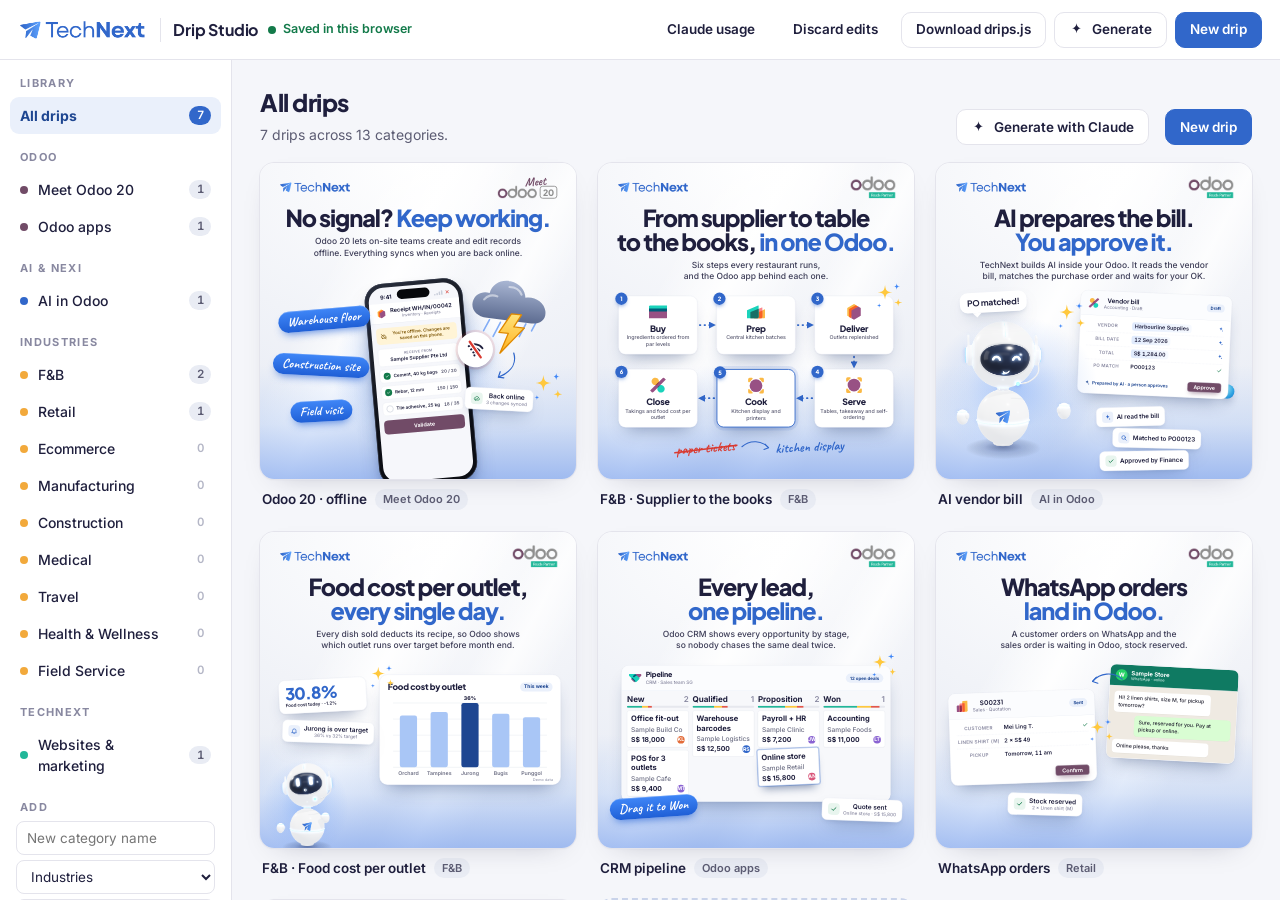
==== commit 0aac8e8b: "Clean style: one visual per post, like the first drips Every post keeps the standard frame and shows" ====
--- a/index.html
+++ b/index.html
@@ -29,7 +29,7 @@
 <script src="drips.js"></script>
 <script src="drip-render.js"></script>
 <script src="odoo-ui.js"></script>
-<script src="compose.js"></script>
+<script src="simple.js"></script>
 <script src="starters.js"></script>
 <script src="ai.js"></script>
 <script src="store.js"></script>
--- a/drip.css
+++ b/drip.css
@@ -331,11 +331,11 @@
 .clist{border-radius:24px;background:#fff;border:1px solid #E3E7F0;box-shadow:var(--shadow-card);padding:20px 24px 22px}
 .cl-top{display:flex;align-items:center;gap:12px;padding-bottom:14px;margin-bottom:6px;border-bottom:1px solid var(--line)}
 .cl-top .oi{width:40px;height:40px}
-.cl-top b{font:800 23px/1.2 var(--font-display);color:var(--ink);letter-spacing:-.02em}
+.cl-top b{font:800 25px/1.2 var(--font-display);color:var(--ink);letter-spacing:-.02em}
 .cl-tag{margin-left:auto;padding:6px 12px;border-radius:999px;background:var(--blue-050);color:var(--blue-700);font:700 13px/1 var(--font-body);white-space:nowrap}
 .clist ul{margin:0;padding:0;list-style:none;display:grid;gap:4px}
-.clist li{display:flex;align-items:flex-start;gap:12px;padding:10px 0;font:500 19px/1.35 var(--font-body);color:var(--ink)}
-.clist .ck,.bat .ck{flex:none;width:28px;height:28px;border-radius:50%;display:grid;place-items:center;background:var(--ok-050);color:var(--ok);margin-top:1px}
+.clist li{display:flex;align-items:flex-start;gap:12px;padding:10px 0;font:500 21px/1.35 var(--font-body);color:var(--ink)}
+.clist .ck,.bat .ck{flex:none;width:30px;height:30px;border-radius:50%;display:grid;place-items:center;background:var(--ok-050);color:var(--ok);margin-top:1px}
 .clist .ck svg,.bat .ck svg{width:16px;height:16px}
 .cl-apps{display:flex;gap:12px;padding-top:12px;margin-top:8px;border-top:1px solid var(--line)}
 .cl-apps .oi{width:38px;height:38px}
@@ -582,18 +582,18 @@
 .tl-i small{display:block;margin-top:.6cqw;font:500 3.2cqw/1.3 var(--font-body);color:var(--label)}
 .stp{display:flex;align-items:center;gap:1.4cqw}
 .stp.v{flex-direction:column;align-items:stretch}
-.st{flex:1;display:grid;justify-items:center;gap:1.4cqw;padding:3cqw 2cqw;border-radius:3.4cqw;background:#fff;border:1px solid #E3E7F0;box-shadow:var(--shadow-card);text-align:center;min-width:0}
+.stp .st{flex:1;display:grid;justify-items:center;gap:1.4cqw;padding:3cqw 2cqw;border-radius:3.4cqw;background:#fff;border:1px solid #E3E7F0;box-shadow:var(--shadow-card);text-align:center;min-width:0}
 .stp.v .st{grid-template-columns:auto 1fr;justify-items:start;text-align:left;align-items:center}
 .stp.v .st small{grid-column:2}
 .st-ic{width:10cqw;height:10cqw;border-radius:3cqw;background:var(--blue-050);display:grid;place-items:center}
 .stp.v .st-ic{grid-row:1 / 3;width:8cqw;height:8cqw}
 .st-ic .oi{width:65%;height:65%}
 .st-ic b{font:800 4.6cqw/1 var(--font-display);color:var(--blue)}
-.st > b{font:800 3.6cqw/1.15 var(--font-display);letter-spacing:-.01em}
+.stp .st > b{font:800 3.6cqw/1.15 var(--font-display);letter-spacing:-.01em}
 .stp.v .st > b{font-size:4.4cqw}
-.st small{font:500 2.6cqw/1.3 var(--font-body);color:var(--label)}
+.stp .st small{font:500 2.6cqw/1.3 var(--font-body);color:var(--label)}
 .stp.v .st small{font-size:3.3cqw}
-.st.hot{border-color:var(--blue);box-shadow:0 0 0 1cqw rgba(49,103,202,.16),var(--shadow-card)}
+.stp .st.hot{border-color:var(--blue);box-shadow:0 0 0 1cqw rgba(49,103,202,.16),var(--shadow-card)}
 .st-ar{flex:none;width:3cqw;height:3cqw;border-top:.7cqw solid var(--blue);border-right:.7cqw solid var(--blue);transform:rotate(45deg);margin:0 .6cqw}
 .stp.v .st-ar{align-self:center;transform:rotate(135deg);margin:.2cqw 0}
 .cht{border-radius:5cqw;background:#fff;border:1px solid #E3E7F0;box-shadow:var(--shadow-card);overflow:hidden}
@@ -602,12 +602,12 @@
 .cht-h > i{width:9cqw;height:9cqw;border-radius:50%;display:grid;place-items:center;background:#25D366;color:#fff;font:800 4.4cqw/1 var(--font-display);font-style:normal}
 .cht.web .cht-h > i{background:var(--blue)}.cht.odoo .cht-h > i{background:var(--odoo)}
 .cht-h > i svg{width:55%;height:55%}
-.cht-h b{display:block;font:700 4.2cqw/1.2 var(--font-body)}
+.cht-h b{display:block;font:700 4.6cqw/1.2 var(--font-body)}
 .cht-h small{display:block;font:500 3cqw/1.2 var(--font-body);color:var(--label)}
 .cht-b{display:grid;gap:2.4cqw;padding:4cqw;background:#EEF2F7}
 .cht.whatsapp .cht-b{background:#EFEAE2}
 .cm{position:relative;max-width:82%;padding:2.6cqw 3.4cqw;border-radius:3cqw;background:#fff;box-shadow:0 1px 1px rgba(0,0,0,.06)}
-.cm p{margin:0;font:500 3.6cqw/1.4 var(--font-body);color:#1F1F2E}
+.cm p{margin:0;font:500 4cqw/1.4 var(--font-body);color:#1F1F2E}
 .cm small{display:block;margin-top:.8cqw;font:500 2.6cqw/1 var(--font-body);color:#8A8D9E;text-align:right}
 .cm.out{justify-self:end;background:#D9FDD3}.cht.web .cm.out,.cht.odoo .cm.out{background:#DDE7F8}
 .cm.bot{display:flex;gap:2cqw;align-items:flex-start;background:#fff;border:1px solid #D2DFF6}
@@ -674,3 +674,46 @@
 svg.chart .cx.fz{font-size:26px}
 .L-link{pointer-events:none}.L-link path,.L-link .lk-lab{pointer-events:auto}
 .ow{font-size:calc(1.5cqw*var(--k))}
+
+/* standard frame on dark backgrounds */
+.drip.dark .d-logo{filter:brightness(0) invert(1)}
+.drip.dark .d-badge.ready{padding:8px 12px;border-radius:14px;background:#fff;box-shadow:0 10px 24px -14px rgba(0,0,0,.6)}
+.drip.dark .d-badge.ready img{height:62px}
+.drip.dark .d-badge.o20{padding:10px 14px 6px;border-radius:14px;background:#fff}
+
+/* ================= simple style (v4): the look of the first drips on a clean background ================= */
+.d-ground .haze{position:absolute;left:0;right:0;bottom:0;height:36%;
+  background:linear-gradient(180deg,rgba(214,227,249,0) 0%,rgba(178,203,245,.42) 52%,rgba(132,168,238,.72) 100%)}
+/* one Odoo view as a card */
+.apc{border-radius:26px;background:#fff;border:1px solid #E3E7F0;box-shadow:var(--shadow-card);overflow:hidden;text-align:left}
+.apc-top{display:flex;align-items:center;gap:14px;padding:18px 24px;border-bottom:1px solid var(--line);background:#FBFCFE}
+.apc-top .oi{width:44px;height:44px;flex:none}
+.apc-top b{display:block;font:800 24px/1.15 var(--font-display);color:var(--ink);letter-spacing:-.02em}
+.apc-top small{display:block;margin-top:2px;font:500 16px/1.2 var(--font-body);color:var(--muted)}
+.apc-tag{margin-left:auto;padding:8px 14px;border-radius:999px;background:var(--blue-050);color:var(--blue-700);font:700 15px/1 var(--font-body);white-space:nowrap}
+.apc-body.ow{border:0;border-radius:0;box-shadow:none;background:#F7F8FB}
+.apc-body .ow-list,.apc-body .ow-pl{background:#fff}
+/* checklist: the old way */
+.clist.old{background:#F3F4F8;border-color:#E1E4EC;box-shadow:0 2px 6px rgba(31,31,61,.05),0 28px 50px -30px rgba(19,47,102,.35)}
+.clist.old .cl-top b{color:#55556D}
+.clist.old .cl-tag{background:#FCE3E1;color:#B3271E}
+.clist.old li{color:#62627A}
+.clist .ck.x{background:#FCE3E1;color:var(--red)}
+/* QR card */
+.qrc{display:grid;justify-items:center;gap:12px;padding:22px 22px 20px;border-radius:26px;background:#fff;border:1px solid #E3E7F0;box-shadow:var(--shadow-float);text-align:center}
+.qr-t{font:800 23px/1.15 var(--font-display);color:var(--ink);letter-spacing:-.02em}
+.qr-box{position:relative;width:100%;aspect-ratio:1}
+.qr-box svg{display:block;width:100%;height:100%;shape-rendering:crispEdges}
+.qr-logo{position:absolute;left:50%;top:50%;width:24%;aspect-ratio:1;transform:translate(-50%,-50%);border-radius:14px;background:#fff;display:grid;place-items:center}
+.qr-logo .oi{width:72%;height:72%}
+.qr-x{font:600 17px/1.3 var(--font-body);color:var(--label)}
+/* cards sized in cqw measure their own padding and corners against the layer, so the studio and the export match */
+.L-graph > .in,.L-kpis > .in,.L-timeline > .in,.L-steps > .in,.L-chat > .in,.L-receipt > .in,.L-notif > .in,.L-stat > .in,.L-route > .in,.L-window > .in{container-type:inline-size}
+.clist.big{padding:24px 28px 24px}
+.clist.big .cl-top b{font-size:28px}
+.clist.big li{font-size:24px;padding:13px 0}
+.clist.big .ck{width:34px;height:34px}.clist.big .ck svg{width:19px;height:19px}
+.clist.big .cl-apps .oi{width:44px;height:44px}
+.stt.big{justify-items:center;text-align:center;padding:9cqw 6cqw 8cqw}
+.stt.big b{font-size:36cqw}
+.stt.big span{font-size:8cqw}
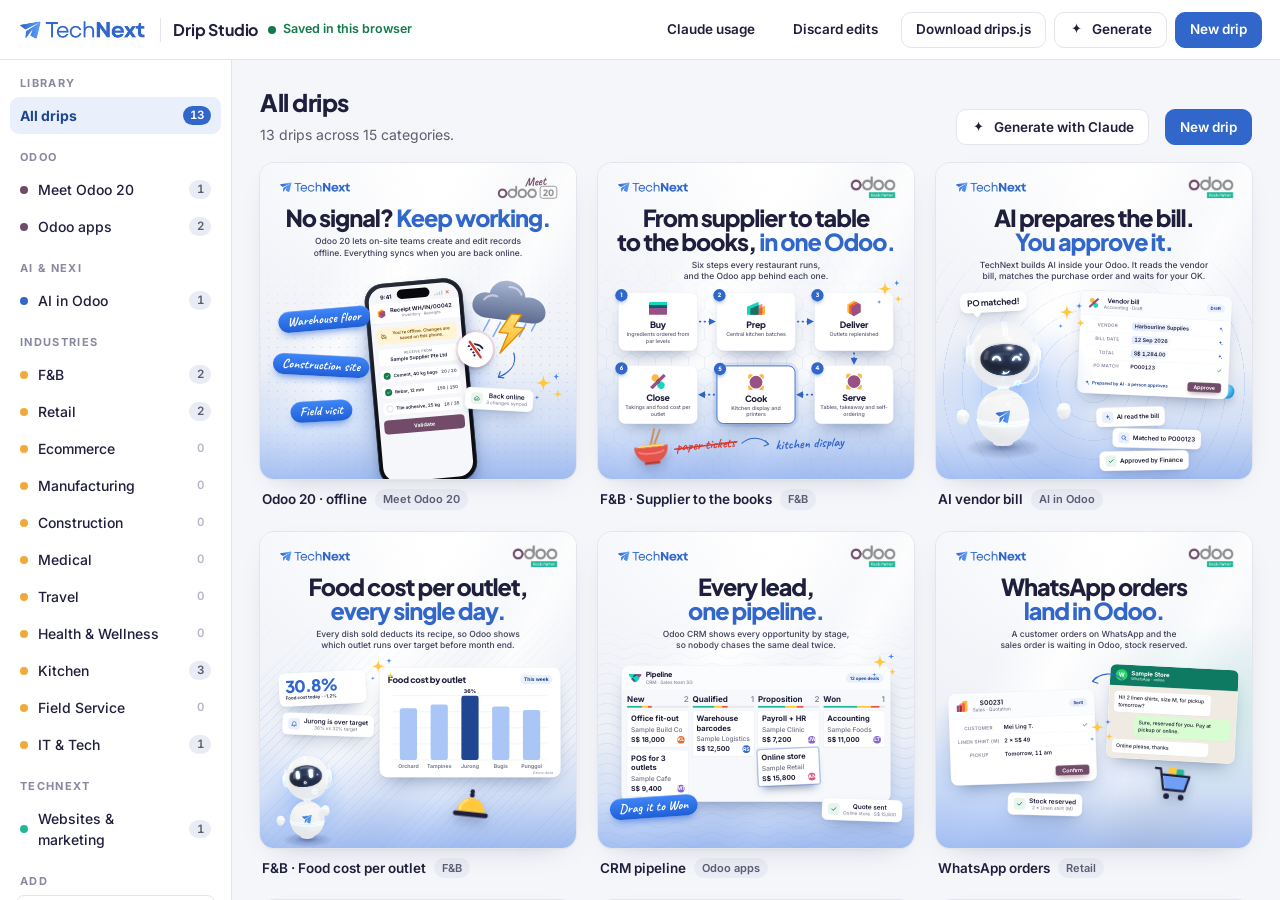
==== commit 6580d1c1: "More designs: Odoo documents and cards, background patterns, industry props - Ten background pattern" ====
--- a/index.html
+++ b/index.html
@@ -26,9 +26,12 @@
 <div class="toast" id="toast" role="status" hidden></div>
 
 <script src="content.js"></script>
+<script src="industries-extra.js"></script>
 <script src="drips.js"></script>
 <script src="drip-render.js"></script>
 <script src="odoo-ui.js"></script>
+<script src="cards.js"></script>
+<script src="props.js"></script>
 <script src="simple.js"></script>
 <script src="starters.js"></script>
 <script src="ai.js"></script>
--- a/drip.css
+++ b/drip.css
@@ -717,3 +717,335 @@
 .stt.big{justify-items:center;text-align:center;padding:9cqw 6cqw 8cqw}
 .stt.big b{font-size:36cqw}
 .stt.big span{font-size:8cqw}
+
+/* ================= v5: Odoo cards, elements, background patterns, industry props ================= */
+/* shared Odoo card */
+.oc{position:relative;border-radius:24px;background:#fff;border:1px solid #E3E7F0;box-shadow:var(--shadow-card);overflow:hidden;text-align:left;font-family:var(--font-body);color:var(--ink)}
+.oc-top{display:flex;align-items:center;gap:14px;padding:18px 22px;border-bottom:1px solid var(--line);background:#FBFCFE}
+.oc-top .oi{width:44px;height:44px;flex:none}
+.oc-top > div{min-width:0}
+.oc-top b{display:block;font:800 23px/1.15 var(--font-display);letter-spacing:-.02em;color:var(--ink)}
+.oc-top small{display:block;font:600 15px/1.25 var(--font-body);color:var(--muted)}
+.oc-top small + b{margin-top:2px}
+.oc-st{margin-left:auto;flex:none;padding:7px 14px;border-radius:999px;background:var(--blue-050);color:var(--blue-700);font:700 15px/1 var(--font-body);white-space:nowrap}
+.oc-st.ok{background:var(--ok-050);color:var(--ok)}.oc-st.o{background:#FDEFD6;color:#8A5A00}.oc-st.r{background:#FCE3E1;color:#B3271E}
+.av{display:inline-grid;place-items:center;flex:none;width:36px;height:36px;border-radius:50%;color:#fff;font:800 13px/1 var(--font-body);letter-spacing:.02em}
+.av.xl{width:84px;height:84px;font-size:28px}
+
+/* documents: quotation, sales order, invoice, bill, purchase order, delivery, receipt */
+.od-bar{display:flex;margin:16px 22px 2px;border:1px solid #DDE1E8;border-radius:10px;overflow:hidden;background:#fff}
+.od-bar span{flex:1;padding:9px 6px;text-align:center;font:700 14px/1.1 var(--font-body);color:#9A9CB0;white-space:nowrap}
+.od-bar span+span{border-left:1px solid #E6E8EE}
+.od-bar span.past{color:#6E7085}
+.od-bar span.on{background:#EFE6EC;color:var(--odoo)}
+.od-fields{display:grid;grid-template-columns:1fr 1fr;gap:10px 18px;padding:14px 22px 4px}
+.od-fields small{display:block;font:600 13px/1.2 var(--font-body);color:var(--muted);text-transform:uppercase;letter-spacing:.05em}
+.od-fields b{display:block;margin-top:3px;font:600 18px/1.25 var(--font-body)}
+.od-lines{margin:12px 22px 0;border-top:2px solid #E3E6EC}
+.od-lh,.od-l{display:grid;grid-template-columns:1fr auto 118px;gap:14px;align-items:center;padding:9px 0}
+.od-lh{font:700 13px/1 var(--font-body);color:#6E7085;text-transform:uppercase;letter-spacing:.05em}
+.od-l{border-top:1px solid #EEF0F4;font:500 17px/1.25 var(--font-body)}
+.od-l.hl{background:#EAF0FB;margin:0 -10px;padding:9px 10px;border-radius:8px}
+.od-l span:nth-child(2){color:var(--label);font-variant-numeric:tabular-nums;white-space:nowrap}
+.od-l span:nth-child(3),.od-lh span:nth-child(3){text-align:right;font-variant-numeric:tabular-nums;white-space:nowrap}
+.od-tot{display:flex;justify-content:flex-end;align-items:baseline;gap:18px;padding:14px 22px 2px;font:600 16px/1 var(--font-body);color:var(--label)}
+.od-tot b{font:800 28px/1 var(--font-display);color:var(--ink);letter-spacing:-.02em;font-variant-numeric:tabular-nums}
+.od-btns{display:flex;align-items:center;gap:10px;padding:16px 22px 20px}
+.od-btns > span{padding:11px 18px;border-radius:10px;background:#E7E9EE;font:700 16px/1 var(--font-display);color:#2D2D45;white-space:nowrap}
+.od-btns > span.pri{background:var(--odoo);color:#fff;box-shadow:0 10px 18px -10px rgba(113,75,103,.8)}
+.od-btns em{margin-left:auto;display:inline-flex;align-items:center;gap:6px;font:600 14px/1.25 var(--font-body);font-style:normal;color:var(--blue-700);text-align:right}
+.od-btns em svg{width:18px;height:18px;flex:none}
+.od-rib{position:absolute;top:30px;right:-46px;width:190px;padding:8px 0;text-align:center;transform:rotate(38deg);background:#137A4A;color:#fff;font:800 16px/1 var(--font-body);letter-spacing:.14em;box-shadow:0 6px 12px -6px rgba(0,0,0,.4)}
+.odoc.compact .od-fields{grid-template-columns:1fr;padding-bottom:0}
+.odoc.compact .od-tot{padding-bottom:18px}
+
+/* product */
+.pr-img{position:relative;display:grid;place-items:center;aspect-ratio:16/9;border-bottom:1px solid var(--line)}
+.pr-img svg{width:30%;height:auto}
+.pr-bdg{position:absolute;left:14px;top:14px;padding:7px 12px;border-radius:999px;background:#fff;color:var(--ink);font:700 14px/1 var(--font-body);box-shadow:0 6px 14px -8px rgba(19,47,102,.5)}
+.pr-b{padding:18px 22px 22px}
+.pr-b > b{display:block;font:800 26px/1.15 var(--font-display);letter-spacing:-.02em}
+.pr-b > small{display:block;margin-top:4px;font:600 15px/1.2 var(--font-body);color:var(--muted)}
+.pr-price{margin-top:10px;font:800 26px/1 var(--font-display);color:var(--blue);letter-spacing:-.02em}
+.pr-q{display:grid;grid-auto-flow:column;grid-auto-columns:1fr;gap:10px;margin-top:16px}
+.pr-q div{padding:10px 12px;border-radius:12px;background:#F6F8FC;border:1px solid #EAEEF5;min-width:0}
+.pr-q small{display:block;font:600 13px/1.2 var(--font-body);color:var(--label)}
+.pr-q b{display:block;margin-top:4px;font:800 20px/1.05 var(--font-display);font-variant-numeric:tabular-nums}
+.pr-bar{height:10px;margin-top:14px;border-radius:6px;background:#E9EDF4;overflow:hidden}
+.pr-bar i{display:block;height:100%;border-radius:6px;background:linear-gradient(90deg,#21B799,#137A4A)}
+.pr-bar.low i{background:linear-gradient(90deg,#FFB547,#D93A30)}
+.pr-tags{display:flex;flex-wrap:wrap;gap:8px;margin-top:14px}
+.pr-tags span{padding:7px 12px;border-radius:999px;background:var(--blue-050);color:var(--blue-700);font:700 14px/1 var(--font-body)}
+
+/* work order */
+.wo-t{display:flex;align-items:center;gap:12px;margin:16px 22px 0;padding:14px 16px;border-radius:16px;background:#1F1F3D;color:#fff}
+.wo-t svg{width:30px;height:30px;color:#8CB6FF;flex:none}
+.wo-t b{font:800 32px/1 var(--font-display);font-variant-numeric:tabular-nums;letter-spacing:-.01em}
+.wo-t small{margin-left:auto;font:600 15px/1.2 var(--font-body);color:#C9D6F2}
+.wo-s{display:grid;gap:8px;padding:14px 22px 4px}
+.wo-s > div{display:flex;align-items:center;gap:12px;padding:10px 12px;border-radius:12px;background:#F6F8FC;font:600 18px/1.2 var(--font-body)}
+.wo-s i{flex:none;width:30px;height:30px;border-radius:50%;display:grid;place-items:center;border:2px solid #C9CEDA;color:#fff}
+.wo-s i svg{width:15px;height:15px}
+.wo-s .done i{background:var(--ok);border-color:var(--ok)}
+.wo-s .now{background:#EAF0FB;box-shadow:inset 0 0 0 2px rgba(49,103,202,.35)}
+.wo-s .now i{background:var(--blue);border-color:var(--blue)}
+.wo-s .todo span{color:var(--label)}
+.wo-s em{margin-left:auto;font:600 15px/1 var(--font-body);font-style:normal;color:var(--muted);white-space:nowrap}
+.wo-p{display:grid;gap:8px;padding:14px 22px 8px;font:700 16px/1 var(--font-body);color:var(--label)}
+.wo-p i{display:block;height:12px;border-radius:8px;background:#E9EDF4;overflow:hidden}
+.wo-p em{display:block;height:100%;border-radius:8px;background:linear-gradient(90deg,#6FA0F5,#3167CA)}
+
+/* helpdesk ticket */
+.tk-r{display:flex;align-items:center;gap:12px;flex-wrap:wrap;padding:14px 22px 0}
+.tk-stars{display:inline-flex;gap:2px;color:#F5B400}
+.tk-stars svg{width:24px;height:24px}
+.tk-sla{display:inline-flex;align-items:center;gap:6px;padding:7px 12px;border-radius:999px;font:700 15px/1 var(--font-body);background:#FDEFD6;color:#8A5A00}
+.tk-sla.ok{background:var(--ok-050);color:var(--ok)}.tk-sla.r{background:#FCE3E1;color:#B3271E}
+.tk-sla svg{width:18px;height:18px}
+.tk-ch{padding:7px 12px;border-radius:999px;background:#EDEEF2;color:#4C4C63;font:700 14px/1 var(--font-body)}
+.tk-x{margin:12px 22px 0;padding:14px 16px;border-radius:14px;background:#F6F8FC;border:1px solid #EAEEF5;font:500 18px/1.4 var(--font-body);color:var(--body)}
+.tk-f{display:flex;align-items:center;gap:10px;flex-wrap:wrap;padding:14px 22px 20px}
+.tk-as{font:700 16px/1 var(--font-body)}
+.tk-tag{padding:6px 12px;border-radius:999px;background:var(--blue-050);color:var(--blue-700);font:700 14px/1 var(--font-body)}
+.tk-as + .tk-tag{margin-left:auto}
+
+/* calendar week */
+.cal-h{display:grid;padding:12px 16px 8px;font:700 15px/1 var(--font-body);color:var(--label);text-align:center}
+.cal-h span.on{color:var(--blue)}
+.cal-g{display:grid;grid-template-columns:58px 1fr;padding:0 16px 16px}
+.cal-t span{display:block;padding-right:10px;text-align:right;font:600 13px/1 var(--font-body);color:var(--muted);transform:translateY(-6px)}
+.cal-b{position:relative;border-left:1px solid #E6E9F0;background-image:linear-gradient(90deg,#EEF0F4 1px,transparent 1px),linear-gradient(#EEF0F4 1px,transparent 1px)}
+.cal-b em{position:absolute;display:grid;align-content:start;gap:3px;padding:7px 9px;border-radius:10px;font-style:normal;color:#fff;overflow:hidden;box-shadow:0 8px 14px -10px rgba(19,47,102,.7)}
+.cal-b em b{font:700 15px/1.15 var(--font-body)}
+.cal-b em small{font:600 12px/1 var(--font-body);opacity:.85}
+.cal-b em.hl{z-index:2;box-shadow:0 0 0 3px #fff,0 0 0 6px var(--blue),0 16px 24px -12px rgba(19,47,102,.7)}
+
+/* employee */
+.em-hd{display:flex;align-items:center;gap:18px;padding:22px 22px 18px;border-bottom:1px solid var(--line);background:linear-gradient(180deg,#F6F9FF,#fff)}
+.em-hd b{display:block;font:800 26px/1.15 var(--font-display);letter-spacing:-.02em}
+.em-hd small{display:block;margin-top:3px;font:600 17px/1.25 var(--font-body);color:var(--label)}
+.em-dp{display:inline-flex;align-items:center;gap:8px;margin-top:8px;padding:6px 12px 6px 8px;border-radius:999px;background:var(--blue-050);color:var(--blue-700);font:700 14px/1 var(--font-body)}
+.em-dp .oi{width:22px;height:22px}
+.em-rows{display:grid;padding:6px 22px 14px}
+.em-rows > div{display:flex;align-items:center;gap:12px;padding:12px 0;border-bottom:1px dashed #E3E7F0}
+.em-rows > div:last-child{border-bottom:0}
+.em-rows small{width:120px;flex:none;font:600 13.5px/1.2 var(--font-body);color:var(--muted);text-transform:uppercase;letter-spacing:.05em}
+.em-rows b{font:600 18px/1.25 var(--font-body)}
+
+/* email campaign */
+.om-h{display:flex;align-items:center;gap:12px;padding:16px 20px;border-bottom:1px solid var(--line);background:#FBFCFE}
+.om-h .oi{width:40px;height:40px;flex:none}
+.om-h small{display:block;font:600 14px/1.2 var(--font-body);color:var(--muted)}
+.om-h b{display:block;margin-top:2px;font:700 19px/1.25 var(--font-body)}
+.om-b{display:grid;gap:10px;padding:16px 20px}
+.om-hero{display:grid;gap:14px;justify-items:start;padding:24px 22px;border-radius:14px;color:#fff}
+.om-hero b{font:800 30px/1.08 var(--font-display);letter-spacing:-.025em}
+.om-hero b em{font-style:normal;color:#FFE27A}
+.om-hero span{padding:10px 18px;border-radius:10px;background:#fff;color:var(--ink);font:700 16px/1 var(--font-display)}
+.om-b > i{display:block;height:10px;border-radius:5px;background:#E6EAF1;width:92%}
+.om-b > i.s{width:74%}.om-b > i.m{width:84%}
+.om-st{display:grid;grid-template-columns:repeat(3,1fr);border-top:1px solid var(--line)}
+.om-st span{display:grid;gap:4px;padding:14px 12px;text-align:center}
+.om-st span+span{border-left:1px solid var(--line)}
+.om-st b{font:800 26px/1 var(--font-display);color:var(--blue);letter-spacing:-.02em}
+.om-st small{font:600 14px/1.2 var(--font-body);color:var(--label)}
+
+/* eCommerce page */
+.sh-nav{display:flex;align-items:center;gap:20px;padding:14px 20px;border-bottom:1px solid #EEF1F6;font:600 15px/1 var(--font-body);color:var(--label)}
+.sh-nav b{display:flex;align-items:center;gap:8px;margin-right:auto;font:800 19px/1 var(--font-display);color:var(--ink)}
+.sh-nav .dot{width:20px;height:20px;border-radius:6px;background:var(--blue)}
+.sh-nav em{position:relative;display:grid;place-items:center;width:40px;height:40px;border-radius:12px;background:#F2F5FA;color:var(--ink);font-style:normal}
+.sh-nav em svg{width:24px;height:24px}
+.sh-nav em u{position:absolute;right:-7px;top:-7px;min-width:22px;height:22px;padding:0 6px;border-radius:11px;background:#D93A30;color:#fff;font:800 13px/22px var(--font-body);text-decoration:none;text-align:center}
+.sh-m{display:grid;grid-template-columns:1fr 1fr;gap:20px;padding:20px}
+.sh-img{position:relative;display:grid;place-items:center;aspect-ratio:1;border-radius:16px}
+.sh-img svg{width:48%;height:auto}
+.sh-i{display:flex;flex-direction:column;gap:9px;min-width:0}
+.sh-i small{font:700 13px/1 var(--font-body);color:var(--muted);text-transform:uppercase;letter-spacing:.08em}
+.sh-i b{font:800 27px/1.1 var(--font-display);letter-spacing:-.02em}
+.sh-r{display:flex;align-items:center;gap:2px;color:#F5B400}.sh-r svg{width:20px;height:20px}.sh-r span{margin-left:6px;font:600 14px/1 var(--font-body);color:var(--label)}
+.sh-p{font:800 28px/1 var(--font-display);color:var(--blue);letter-spacing:-.02em}
+.sh-s{display:inline-flex;align-items:center;gap:6px;font:700 15px/1.2 var(--font-body);color:var(--ok)}.sh-s svg{width:18px;height:18px;flex:none}
+.sh-opt{display:flex;flex-wrap:wrap;gap:8px}
+.sh-opt span{padding:8px 12px;border-radius:10px;border:2px solid #DDE2EC;font:700 15px/1 var(--font-body)}
+.sh-opt span.on{border-color:var(--blue);color:var(--blue)}
+.sh-btn{margin-top:auto;padding:14px;border-radius:12px;background:var(--blue);color:#fff;text-align:center;font:800 18px/1 var(--font-display);box-shadow:0 12px 20px -12px rgba(49,103,202,.9)}
+
+/* bank reconciliation */
+.rc-l{display:flex;align-items:center;gap:14px;margin:14px 22px 0;padding:14px 16px;border-radius:16px;border:1px solid #E3E7F0;background:#FAFBFD}
+.rc-l i{flex:none;width:44px;height:44px;border-radius:12px;display:grid;place-items:center}
+.rc-l i svg{width:24px;height:24px}
+.rc-l i.bk{background:#E7F0FF;color:var(--blue)}.rc-l i.iv{background:#EFE6EC;color:var(--odoo)}
+.rc-l > div{min-width:0}
+.rc-l small{display:block;font:600 14px/1.2 var(--font-body);color:var(--muted)}
+.rc-l b{display:block;margin-top:2px;font:700 18px/1.25 var(--font-body)}
+.rc-l em{margin-left:auto;font:800 20px/1 var(--font-display);font-style:normal;font-variant-numeric:tabular-nums;white-space:nowrap}
+.rc-k{position:relative;height:42px;margin:0 22px}
+.rc-k::before{content:"";position:absolute;left:38px;top:0;bottom:0;border-left:3px dashed #21B799}
+.rc-k > span{position:absolute;left:62px;top:50%;transform:translateY(-50%);display:inline-flex;align-items:center;gap:6px;padding:6px 12px;border-radius:999px;background:var(--ok-050);color:var(--ok);font:700 14px/1 var(--font-body);white-space:nowrap}
+.rc-k > span svg{width:16px;height:16px}
+
+/* approvals */
+.ap-f{display:grid;grid-template-columns:1fr 1fr;gap:10px 16px;padding:14px 22px 4px}
+.ap-f small{display:block;font:600 13px/1.2 var(--font-body);color:var(--muted);text-transform:uppercase;letter-spacing:.05em}
+.ap-f b{display:block;margin-top:3px;font:700 18px/1.25 var(--font-body)}
+.ap-a{display:grid;gap:10px;margin:12px 22px 0;padding:14px 16px;border-radius:16px;background:#F6F8FC}
+.ap-a > small{font:700 13px/1 var(--font-body);color:var(--muted);text-transform:uppercase;letter-spacing:.06em}
+.ap-a > div{display:flex;align-items:center;gap:12px;font:600 17px/1.2 var(--font-body)}
+.ap-a em{margin-left:auto;display:inline-flex;align-items:center;gap:6px;padding:6px 12px;border-radius:999px;font:700 14px/1 var(--font-body);font-style:normal;white-space:nowrap}
+.ap-a em svg{width:16px;height:16px}
+.ap-a em.ok{background:var(--ok-050);color:var(--ok)}.ap-a em.w{background:#FDEFD6;color:#8A5A00}
+
+/* spreadsheet */
+.sh-tb{display:flex;align-items:center;gap:12px;padding:14px 18px;background:#FBFCFE;border-bottom:1px solid var(--line)}
+.sh-tb .oi{width:36px;height:36px}
+.sh-tb b{font:800 21px/1.2 var(--font-display);letter-spacing:-.01em}
+.sh-fx{display:flex;align-items:center;gap:10px;padding:8px 18px;border-bottom:1px solid var(--line);font:500 16px/1.2 ui-monospace,Consolas,monospace;color:#2D2D45}
+.sh-fx i{font:italic 700 15px/1 Georgia,serif;color:var(--muted)}
+.sh-g{width:100%;border-collapse:collapse;font:500 16px/1.2 var(--font-body)}
+.sh-g th{padding:7px;border:1px solid #E3E6EC;background:#F2F4F8;color:#8A8DA0;font:600 13px/1 var(--font-body)}
+.sh-g td{padding:9px 10px;border:1px solid #E6E9EF;white-space:nowrap;font-variant-numeric:tabular-nums}
+.sh-g td:first-child{width:34px;background:#F2F4F8;color:#8A8DA0;font:600 13px/1 var(--font-body);text-align:center}
+.sh-g tr.hd td:not(:first-child){font-weight:800;background:#F7F9FD}
+.sh-g tr.tot td:not(:first-child){font-weight:800;border-top:2px solid #1F1F3D}
+.sh-g td.hl{outline:3px solid var(--blue);outline-offset:-2px;background:#EAF1FD;font-weight:800}
+
+/* Documents */
+.dc-g{display:grid;grid-template-columns:repeat(3,1fr);gap:12px;padding:16px 18px 20px}
+.dc-f{display:grid;justify-items:start;gap:8px;padding:14px;border-radius:14px;border:1px solid #E3E7F0;background:#FAFBFD;min-width:0}
+.dc-f.hl{border-color:var(--blue);box-shadow:0 0 0 3px rgba(49,103,202,.18)}
+.dc-i{display:grid;place-items:center;width:50px;height:60px;border-radius:8px 18px 8px 8px;background:var(--c);color:#fff;font:800 14px/1 var(--font-body);letter-spacing:.04em}
+.dc-f b{font:600 15px/1.25 var(--font-body);overflow-wrap:anywhere}
+.dc-f em{display:inline-flex;align-items:center;gap:5px;padding:4px 9px;border-radius:999px;background:var(--blue-050);color:var(--blue-700);font:700 12.5px/1.15 var(--font-body);font-style:normal}
+.dc-f em svg{width:13px;height:13px;flex:none}
+
+/* rating */
+.ort{padding:20px 22px}
+.rt-s{display:flex;gap:4px;color:#F5B400}.rt-s svg{width:30px;height:30px}
+.ort p{margin:12px 0 14px;font:600 21px/1.4 var(--font-body);color:var(--ink)}
+.rt-w{display:flex;align-items:center;gap:12px}
+.rt-w b{display:block;font:700 17px/1.2 var(--font-body)}
+.rt-w small{display:block;margin-top:2px;font:500 14px/1.2 var(--font-body);color:var(--muted)}
+
+/* one lead or task card */
+.okc{padding:20px 22px;border-left:6px solid var(--blue)}
+.kc-h{display:flex;align-items:center;gap:12px}
+.kc-h .oi{width:40px;height:40px;flex:none}
+.kc-h b{display:block;font:800 24px/1.15 var(--font-display);letter-spacing:-.02em}
+.kc-h small{display:block;margin-top:3px;font:600 16px/1.2 var(--font-body);color:var(--label)}
+.kc-tags{display:flex;flex-wrap:wrap;gap:8px;margin-top:14px}
+.kc-tags span{padding:6px 12px;border-radius:999px;background:color-mix(in srgb,var(--c) 14%,#fff);color:var(--c);font:700 14px/1 var(--font-body)}
+.kc-f{display:flex;align-items:center;gap:12px;margin-top:16px}
+.kc-f b{margin-left:auto;font:800 24px/1 var(--font-display);font-variant-numeric:tabular-nums}
+.kc-a{display:flex;align-items:center;gap:8px;margin-top:12px;padding-top:12px;border-top:1px dashed #E3E7F0;font:600 15px/1.2 var(--font-body);color:var(--label)}
+.kc-a svg{width:18px;height:18px;color:#E8A33D;flex:none}
+
+/* ---------- elements ---------- */
+.stamp{display:inline-grid;justify-items:center;padding:10px 24px;border:6px solid currentColor;border-radius:14px;color:#137A4A;background:rgba(255,255,255,.62);box-shadow:inset 0 0 0 3px rgba(255,255,255,.9),inset 0 0 0 6px currentColor;font:900 44px/1 var(--font-display);letter-spacing:.1em;text-transform:uppercase;white-space:nowrap;opacity:.92}
+.stamp small{margin-top:5px;font:800 14px/1.2 var(--font-body);letter-spacing:.16em}
+.stamp.r{color:var(--red)}.stamp.b{color:var(--blue)}.stamp.o{color:var(--odoo)}
+.L-sticker > .in,.L-ring > .in,.L-scanner > .in{container-type:inline-size}
+.stk{position:relative;display:grid;place-items:center;align-content:center;gap:2cqw;width:100%;aspect-ratio:1;border-radius:50%;background:#FFC83D;color:#1F1F3D;text-align:center;padding:14%;box-shadow:0 22px 34px -18px rgba(19,47,102,.6)}
+.stk::after{content:"";position:absolute;inset:6%;border-radius:50%;border:2px dashed rgba(31,31,61,.28);pointer-events:none}
+.stk b{display:block;font:900 16cqw/.95 var(--font-display);letter-spacing:-.03em}
+.stk b em{font-style:normal;color:var(--blue)}
+.stk small{display:block;font:700 8.5cqw/1.1 var(--font-body)}
+.stk.blue{background:var(--blue);color:#fff}.stk.blue::after{border-color:rgba(255,255,255,.45)}.stk.blue b em{color:#FFE27A}
+.stk.white{background:#fff}.stk.mint{background:#8EE3C8}.stk.pink{background:#FFB8CF}
+.rng{display:grid;justify-items:center;gap:5cqw;padding:10cqw 9cqw 9cqw;border-radius:14cqw;background:#fff;border:1px solid #E3E7F0;box-shadow:var(--shadow-card);text-align:center}
+.rng.plain{padding:0;border:0;background:none;box-shadow:none}
+.rng-c{position:relative;width:100%}
+.rng-c svg{display:block;width:100%;height:auto}
+.rng-c b{position:absolute;inset:0;display:grid;place-items:center;font:800 17cqw/1 var(--font-display);letter-spacing:-.03em}
+.rng > span{font:700 8.5cqw/1.2 var(--font-display);color:var(--ink)}
+.avs{display:inline-flex;align-items:center;padding:10px 20px 10px 12px;border-radius:999px;background:#fff;box-shadow:var(--shadow-float);white-space:nowrap}
+.avs .av{width:50px;height:50px;margin-left:-14px;border:3px solid #fff;font-size:16px}
+.avs .av:first-child{margin-left:0}
+.avs .av.more{background:#1F1F3D}
+.avs b{margin-left:14px;font:700 20px/1 var(--font-display)}
+.sty{position:relative;padding:30px 26px 32px;border-radius:4px 4px 22px 4px;background:#FFE58A;color:#3D3200;font:700 38px/1.08 var(--font-hand);box-shadow:0 24px 30px -20px rgba(19,47,102,.55)}
+.sty::before{content:"";position:absolute;left:50%;top:-14px;width:96px;height:28px;margin-left:-48px;background:rgba(255,255,255,.7);box-shadow:0 1px 2px rgba(0,0,0,.08);transform:rotate(-4deg)}
+.sty.blue{background:#D8E6FF;color:#12306E}.sty.mint{background:#CFF3E5;color:#0D4A36}.sty.pink{background:#FFD9E6;color:#6A1233}
+.tgl{display:inline-flex;align-items:center;gap:14px;padding:14px 24px 14px 16px;border-radius:999px;background:#fff;box-shadow:var(--shadow-float);font:700 24px/1 var(--font-display);white-space:nowrap}
+.tgl i{position:relative;width:64px;height:36px;border-radius:999px;background:#21B799;flex:none}
+.tgl i u{position:absolute;right:4px;top:4px;width:28px;height:28px;border-radius:50%;background:#fff;box-shadow:0 2px 6px rgba(0,0,0,.25)}
+.tgl.off i{background:#C9CEDA}.tgl.off i u{right:auto;left:4px}
+.bigbtn{display:inline-flex;align-items:center;gap:12px;padding:20px 34px;border-radius:16px;background:var(--odoo);color:#fff;font:800 30px/1 var(--font-display);box-shadow:0 22px 34px -18px rgba(113,75,103,.9);white-space:nowrap}
+.bigbtn.blue{background:var(--blue);box-shadow:0 22px 34px -18px rgba(49,103,202,.9)}.bigbtn.white{background:#fff;color:var(--ink);box-shadow:var(--shadow-float)}.bigbtn.green{background:var(--ok)}
+.srch{display:flex;align-items:center;gap:12px;padding:14px 18px;border-radius:16px;background:#fff;border:2px solid #D5DCEA;box-shadow:var(--shadow-float);font:500 22px/1.2 var(--font-body);color:var(--ink)}
+.srch > svg{width:26px;height:26px;color:var(--label);flex:none}
+.srch .q{flex:1;min-width:0;white-space:nowrap;overflow:hidden}
+.srch .q::after{content:"";display:inline-block;width:2px;height:1.05em;margin-left:3px;background:var(--blue);vertical-align:-3px}
+.srch .f{display:inline-flex;align-items:center;gap:8px;padding:7px 12px;border-radius:10px;background:#EFE6EC;color:var(--odoo);font:700 16px/1 var(--font-body);white-space:nowrap}
+.srch .f i{font-style:normal;opacity:.7}
+.bcd{display:grid;gap:8px;padding:18px 20px 14px;border-radius:18px;background:#fff;box-shadow:var(--shadow-float);text-align:center}
+.bcd svg{display:block;width:100%;height:84px;fill:#1F1F3D}
+.bcd span{font:600 18px/1 ui-monospace,Consolas,monospace;letter-spacing:.2em;color:var(--ink)}
+.bcd b{font:700 17px/1.2 var(--font-body);color:var(--label)}
+.pin{display:inline-flex;align-items:flex-start;gap:10px}
+.pin svg{width:64px;height:auto;flex:none;filter:drop-shadow(0 12px 12px rgba(19,47,102,.35))}
+.pin > span{margin-top:10px;padding:9px 14px;border-radius:12px;background:#fff;box-shadow:var(--shadow-float);font:700 19px/1 var(--font-display);white-space:nowrap}
+.tmr{display:inline-flex;align-items:center;gap:14px;padding:14px 24px 14px 16px;border-radius:20px;background:#1F1F3D;color:#fff;box-shadow:var(--shadow-float);white-space:nowrap}
+.tmr > svg{width:40px;height:40px;color:#8CB6FF;flex:none}
+.tmr b{display:block;font:800 34px/1 var(--font-display);letter-spacing:-.01em;font-variant-numeric:tabular-nums}
+.tmr small{display:block;margin-top:4px;font:600 15px/1 var(--font-body);color:#C9D6F2}
+.tmr.light{background:#fff;color:var(--ink)}.tmr.light > svg{color:var(--blue)}.tmr.light small{color:var(--label)}
+.scrb{display:block;width:100%;height:auto;overflow:visible}
+.scn{position:relative}
+.scn svg{display:block;width:100%;height:auto;filter:drop-shadow(0 26px 30px rgba(19,47,102,.45))}
+.scn-s{position:absolute;left:13%;right:13%;top:22%;height:28%;display:grid;align-content:center;gap:2cqw;padding:0 5%;text-align:center}
+.scn-s b{font:800 9.5cqw/1.05 var(--font-display);color:var(--ok)}
+.scn-s span{font:600 6.5cqw/1.2 var(--font-body);color:var(--ink)}
+
+/* industry props: flat illustrations */
+.prop{position:relative;display:grid;justify-items:center;gap:10px}
+.prop > svg{display:block;width:100%;height:auto;filter:drop-shadow(0 20px 20px rgba(19,47,102,.26))}
+.prop.tile{padding:16%;border-radius:24%;background:#fff;border:1px solid #E3E7F0;box-shadow:var(--shadow-card)}
+.prop.tile > svg{filter:none}
+.prop > b{padding:8px 14px;border-radius:999px;background:#fff;box-shadow:var(--shadow-float);font:700 18px/1 var(--font-display);white-space:nowrap}
+
+/* depth: one or two paper sheets behind a card */
+.L.stack > .in::before,.L.stack2 > .in::after{content:"";position:absolute;inset:0;z-index:-1;border-radius:24px;background:#fff;border:1px solid #E3E7F0;box-shadow:0 20px 40px -26px rgba(19,47,102,.45)}
+.L.stack > .in::before{transform:rotate(-5deg) translate(-16px,12px);opacity:.9}
+.L.stack2 > .in::after{transform:rotate(4.5deg) translate(18px,18px);opacity:.7}
+
+/* background patterns: light, and faded out behind the logo and headline */
+.d-pat{position:absolute;inset:0;z-index:0;pointer-events:none;-webkit-mask-image:linear-gradient(180deg,transparent 22%,rgba(0,0,0,.42) 40%,#000 60%);mask-image:linear-gradient(180deg,transparent 22%,rgba(0,0,0,.42) 40%,#000 60%)}
+.pat-dots{background-image:radial-gradient(rgba(49,103,202,.32) 2px,transparent 2.5px);background-size:30px 30px;background-position:15px 15px}
+.pat-grid{background-image:linear-gradient(rgba(49,103,202,.14) 1.5px,transparent 1.5px),linear-gradient(90deg,rgba(49,103,202,.14) 1.5px,transparent 1.5px);background-size:60px 60px;background-position:30px 30px}
+.pat-fine{background-image:linear-gradient(rgba(49,103,202,.16) 1.5px,transparent 1.5px),linear-gradient(90deg,rgba(49,103,202,.16) 1.5px,transparent 1.5px),linear-gradient(rgba(49,103,202,.07) 1px,transparent 1px),linear-gradient(90deg,rgba(49,103,202,.07) 1px,transparent 1px);background-size:90px 90px,90px 90px,18px 18px,18px 18px}
+.pat-diagonal{background-image:repeating-linear-gradient(135deg,rgba(49,103,202,.12) 0 2px,transparent 2px 24px)}
+.pat-rings{background-image:repeating-radial-gradient(circle at 50% 70%,transparent 0 62px,rgba(49,103,202,.15) 62px 64.5px)}
+.pat-plus{background-image:url("data:image/svg+xml,%3Csvg xmlns='http://www.w3.org/2000/svg' width='44' height='44'%3E%3Cpath d='M22 15v14M15 22h14' stroke='%233167CA' stroke-opacity='.22' stroke-width='2.2' stroke-linecap='round'/%3E%3C/svg%3E");background-size:44px 44px}
+.pat-hex{background-image:url("data:image/svg+xml,%3Csvg xmlns='http://www.w3.org/2000/svg' width='56' height='100' viewBox='0 0 56 100'%3E%3Cpath d='M28 66L0 50V16L28 0l28 16v34L28 66v34' fill='none' stroke='%233167CA' stroke-opacity='.15' stroke-width='1.6'/%3E%3C/svg%3E");background-size:56px 100px}
+.pat-waves{background-image:url("data:image/svg+xml,%3Csvg xmlns='http://www.w3.org/2000/svg' width='120' height='34'%3E%3Cpath d='M0 17c20-12 40-12 60 0s40 12 60 0' fill='none' stroke='%233167CA' stroke-opacity='.17' stroke-width='2'/%3E%3C/svg%3E");background-size:120px 34px}
+.pat-spots{-webkit-mask-image:none;mask-image:none;background:radial-gradient(520px 420px at 12% 80%,rgba(111,160,245,.32),transparent 70%),radial-gradient(600px 460px at 90% 58%,rgba(33,183,153,.16),transparent 70%),radial-gradient(460px 340px at 66% 100%,rgba(255,200,61,.2),transparent 70%)}
+.pat-floor{-webkit-mask-image:none;mask-image:none}
+.pat-floor::before{content:"";position:absolute;left:-45%;right:-45%;bottom:-2%;height:56%;background-image:linear-gradient(rgba(49,103,202,.3) 2px,transparent 2px),linear-gradient(90deg,rgba(49,103,202,.3) 2px,transparent 2px);background-size:84px 84px;transform:perspective(860px) rotateX(63deg);transform-origin:50% 100%;-webkit-mask-image:linear-gradient(transparent,#000 62%);mask-image:linear-gradient(transparent,#000 62%)}
+.drip.tint-sky{background:linear-gradient(118deg,rgba(255,255,255,0) 26%,rgba(255,255,255,.9) 40%,rgba(255,255,255,0) 55%),radial-gradient(130% 95% at 50% 0%,#FFFFFF 0%,#EAF1FE 58%,#DAE6FB 100%)}
+.drip.tint-mint{background:linear-gradient(118deg,rgba(255,255,255,0) 26%,rgba(255,255,255,.9) 40%,rgba(255,255,255,0) 55%),radial-gradient(130% 95% at 50% 0%,#FFFFFF 0%,#E9F7F1 58%,#D5EEE4 100%)}
+.drip.tint-lilac{background:linear-gradient(118deg,rgba(255,255,255,0) 26%,rgba(255,255,255,.9) 40%,rgba(255,255,255,0) 55%),radial-gradient(130% 95% at 50% 0%,#FFFFFF 0%,#F1EEFC 58%,#E3DCF6 100%)}
+.drip.tint-sand{background:linear-gradient(118deg,rgba(255,255,255,0) 26%,rgba(255,255,255,.9) 40%,rgba(255,255,255,0) 55%),radial-gradient(130% 95% at 50% 0%,#FFFFFF 0%,#FBF5EC 58%,#F1E6D4 100%)}
+/* growth pyramid */
+.pyr{position:relative;width:100%;aspect-ratio:1.3}
+.pyr svg{position:absolute;inset:0;width:100%;height:100%;filter:drop-shadow(0 22px 26px rgba(19,47,102,.32))}
+.pyr-l{position:absolute;left:0;right:0;display:grid;place-content:center;justify-items:center;text-align:center;color:#fff}
+.pyr-l b{font:800 25px/1.05 var(--font-display);letter-spacing:-.02em;white-space:nowrap}
+.pyr-l small{margin-top:4px;font:700 12.5px/1.15 var(--font-body);letter-spacing:.07em;text-transform:uppercase;opacity:.88}
+.pyr-l.dk{color:#132F66}
+.pyr-l.hot b{padding:4px 14px;border-radius:999px;background:#FFC83D;color:#1F1F3D;box-shadow:0 8px 16px -8px rgba(0,0,0,.4)}
+.pyr-n{margin:14px 0 0;text-align:center;font:600 18px/1.4 var(--font-body);color:var(--label)}
+/* one operating system */
+.grp{position:relative;display:grid;gap:18px}
+.grp-c{display:grid;align-content:start;gap:12px;padding:18px;border-radius:22px;background:#fff;border:1px solid #E3E7F0;box-shadow:var(--shadow-card)}
+.grp-h{display:flex;align-items:center;gap:10px}
+.grp-h span{width:12px;height:12px;border-radius:4px;flex:none}
+.grp-h b{font:800 17px/1.15 var(--font-body);letter-spacing:.06em;text-transform:uppercase;color:var(--ink)}
+.grp-a{display:grid;grid-template-columns:1fr 1fr;gap:10px}
+.grp-a.one{grid-template-columns:1fr}
+.grp-a span{display:flex;align-items:center;gap:10px;padding:10px 12px;border-radius:12px;background:#F6F8FC;border:1px solid #EAEEF5;min-width:0}
+.grp-a .oi{width:30px;height:30px;flex:none}
+.grp-a em{font:700 15.5px/1.15 var(--font-body);font-style:normal;color:var(--ink);min-width:0}
+.grp-c small{font:600 14px/1.35 var(--font-body);color:var(--label)}
+.grp-base{grid-column:1 / -1;display:flex;align-items:center;justify-content:center;gap:12px;padding:16px;border-radius:18px;background:linear-gradient(90deg,#1E4691,#3167CA);color:#fff;font:800 22px/1 var(--font-display);letter-spacing:-.01em;box-shadow:var(--shadow-card)}
+.grp-base img{height:26px;width:auto;filter:brightness(0) invert(1)}
--- a/studio.css
+++ b/studio.css
@@ -281,3 +281,6 @@
 .stc-t .drip{position:absolute;left:0;top:0;transform-origin:0 0;pointer-events:none}
 .stc b{font:700 13px/1.25 var(--font-display);color:var(--ink)}
 .stc small{font-size:11.5px;line-height:1.35;color:var(--label)}
+.el-grid.props{grid-template-columns:repeat(4,1fr)}
+.el.prop svg{width:44px;height:44px;display:block}
+.el.prop span{font-size:10px}
